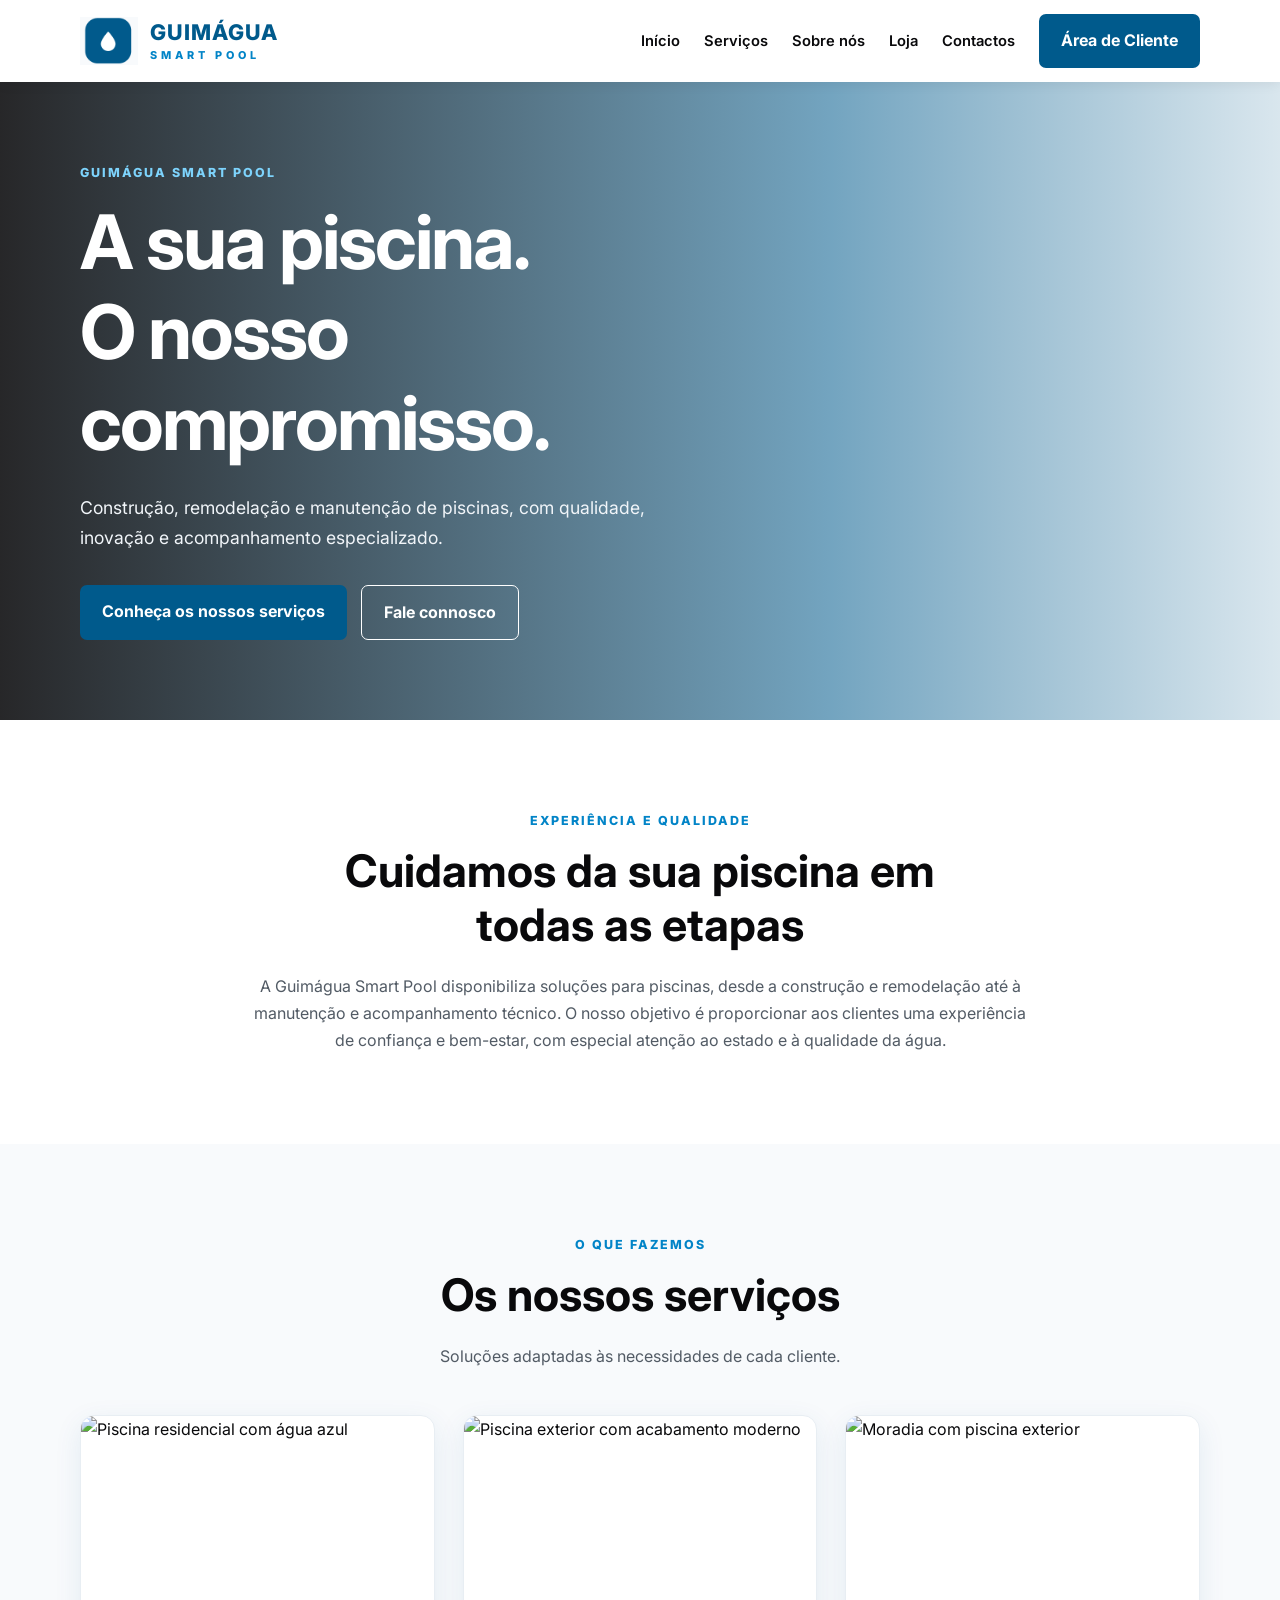
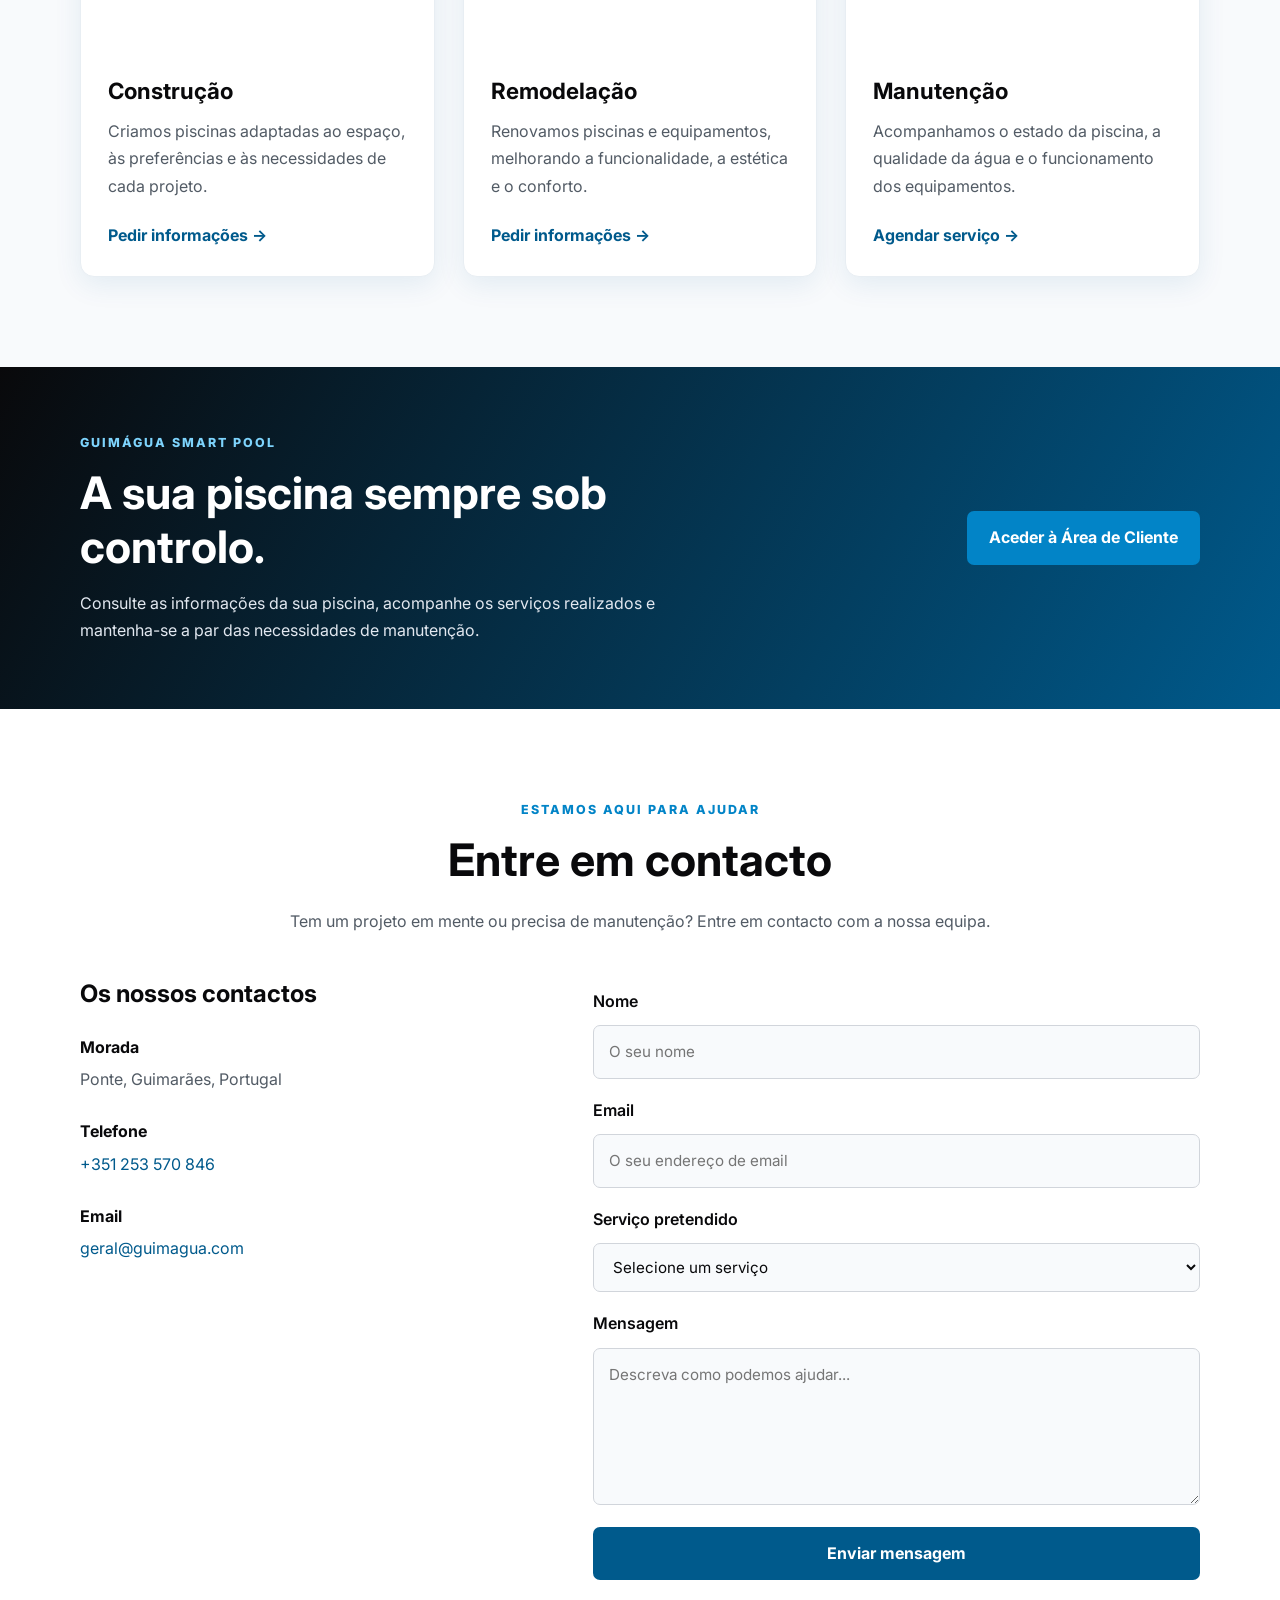
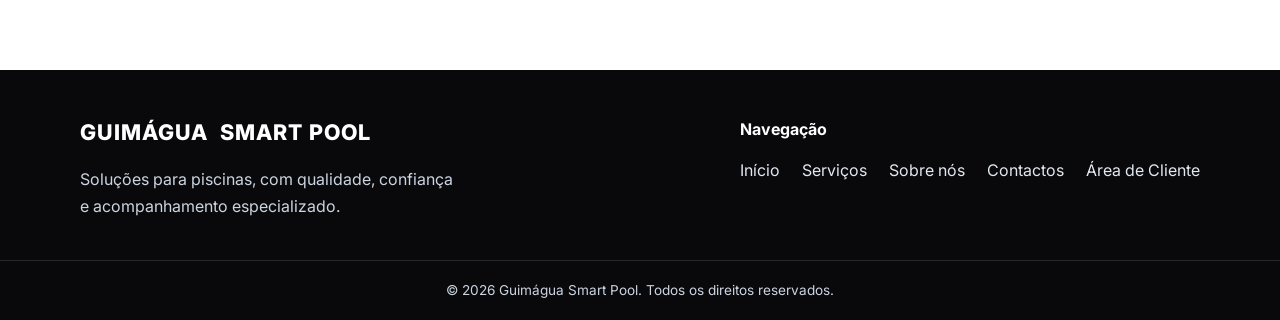
==== index.html @ e6f187e0 "Adicionar projeto Guimagua" ====
<!DOCTYPE html>
<html lang="pt-PT">

<head>
    <meta charset="UTF-8">
    <meta name="viewport" content="width=device-width, initial-scale=1.0">

    <meta name="description"
          content="Guimágua Smart Pool: construção, remodelação e manutenção de piscinas.">

    <meta name="theme-color" content="#005A8C">

    <title>Guimágua Smart Pool | Piscinas</title>

    <!-- Tipografia Inter -->
    <link rel="preconnect" href="https://fonts.googleapis.com">
    <link rel="preconnect" href="https://fonts.gstatic.com" crossorigin>

    <link href="https://fonts.googleapis.com/css2?family=Inter:wght@400;500;600;700;800&display=swap"
          rel="stylesheet">

    <!-- Folha de estilos -->
    <link rel="stylesheet" href="style.css">
</head>

<body>

    <!-- =====================================
         CABEÇALHO E NAVEGAÇÃO
    ====================================== -->
    <header class="header" id="topo">

        <nav class="navbar container" aria-label="Navegação principal">

            
        <a href="#inicio" class="logo" aria-label="Guimágua Smart Pool - Início">
          <img src="logo.png" alt="" class="logo-image">

            <span class="logo-text">
               GUIMÁGUA
             <span>SMART POOL</span>
          </span>
         </a>


            <!-- Menu responsivo -->
            <input type="checkbox"
                   id="menu-toggle"
                   aria-label="Abrir ou fechar menu">

            <label for="menu-toggle"
                   class="menu-icon"
                   aria-hidden="true">
                ☰
            </label>

            <ul class="nav-links">

                <li>
                    <a href="#inicio">Início</a>
                </li>

                <li>
                    <a href="#servicos">Serviços</a>
                </li>

                <li>
                    <a href="#sobre">Sobre nós</a>
                </li>
                 <li>
                    <a href="https://dpoolstore.pt" target="_blank" rel="noopener noreferrer">
                                  Loja
                        </a>
                    </li>


                <li>
                    <a href="#contactos">Contactos</a>
                </li>

                <li>
                    <a href="area-cliente.html" class="btn-login">
                        Área de Cliente
                    </a>
                </li>

            </ul>

        </nav>

    </header>


    <main>

        <!-- =====================================
             HERO - DESTAQUE PRINCIPAL
        ====================================== -->
        <section class="hero" id="inicio">

            <div class="hero-overlay"></div>

            <div class="hero-content container">

                <p class="eyebrow">
                    GUIMÁGUA SMART POOL
                </p>

                <h1>
                    A sua piscina.<br>
                    O nosso compromisso.
                </h1>

                <p class="hero-description">
                    Construção, remodelação e manutenção de piscinas,
                    com qualidade, inovação e acompanhamento especializado.
                </p>

                <div class="hero-buttons">

                    <a href="#servicos" class="btn-primary">
                        Conheça os nossos serviços
                    </a>

                    <a href="#contactos" class="btn-secondary">
                        Fale connosco
                    </a>

                </div>

            </div>

        </section>


        <!-- =====================================
             SOBRE A EMPRESA
        ====================================== -->
        <section class="intro section" id="sobre">

            <div class="container intro-content">

                <p class="eyebrow">
                    EXPERIÊNCIA E QUALIDADE
                </p>

                <h2>
                    Cuidamos da sua piscina em todas as etapas
                </h2>

                <p>
                    A Guimágua Smart Pool disponibiliza soluções para
                    piscinas, desde a construção e remodelação até
                    à manutenção e acompanhamento técnico.

                    O nosso objetivo é proporcionar aos clientes
                    uma experiência de confiança e bem-estar,
                    com especial atenção ao estado e à qualidade da água.
                </p>

            </div>

        </section>


        <!-- =====================================
             SERVIÇOS
        ====================================== -->
        <section class="services section" id="servicos">

            <div class="container">

                <div class="section-heading">

                    <p class="eyebrow">
                        O QUE FAZEMOS
                    </p>

                    <h2>
                        Os nossos serviços
                    </h2>

                    <p>
                        Soluções adaptadas às necessidades de cada cliente.
                    </p>

                </div>


                <div class="services-grid">

                    <!-- Serviço: Construção -->
                    <article class="service-card">

                        <img
                            src="https://images.unsplash.com/photo-1572331165267-854da2b10ccc?auto=format&fit=crop&w=900&q=80"
                            alt="Piscina residencial com água azul"
                            loading="lazy">

                        <div class="service-content">

                            <h3>
                                Construção
                            </h3>

                            <p>
                                Criamos piscinas adaptadas ao espaço,
                                às preferências e às necessidades
                                de cada projeto.
                            </p>

                            <a href="#contactos" class="service-link">
                                Pedir informações →
                            </a>

                        </div>

                    </article>


                    <!-- Serviço: Remodelação -->
                    <article class="service-card">

                        <img
                            src="https://images.unsplash.com/photo-1576013551627-0cc20b96c2a7?auto=format&fit=crop&w=900&q=80"
                            alt="Piscina exterior com acabamento moderno"
                            loading="lazy">

                        <div class="service-content">

                            <h3>
                                Remodelação
                            </h3>

                            <p>
                                Renovamos piscinas e equipamentos,
                                melhorando a funcionalidade,
                                a estética e o conforto.
                            </p>

                            <a href="#contactos" class="service-link">
                                Pedir informações →
                            </a>

                        </div>

                    </article>


                    <!-- Serviço: Manutenção -->
                    <article class="service-card">

                        <img
                            src="https://images.unsplash.com/photo-1564013799919-ab600027ffc6?auto=format&fit=crop&w=900&q=80"
                            alt="Moradia com piscina exterior"
                            loading="lazy">

                        <div class="service-content">

                            <h3>
                                Manutenção
                            </h3>

                            <p>
                                Acompanhamos o estado da piscina,
                                a qualidade da água e o funcionamento
                                dos equipamentos.
                            </p>

                            <a href="#contactos" class="service-link">
                                Agendar serviço →
                            </a>

                        </div>

                    </article>

                </div>

            </div>

        </section>


        <!-- =====================================
             ÁREA DE CLIENTE
        ====================================== -->
        <section class="client-banner">

            <div class="container client-content">

                <div>

                    <p class="eyebrow">
                        GUIMÁGUA SMART POOL
                    </p>

                    <h2>
                        A sua piscina sempre sob controlo.
                    </h2>

                    <p>
                        Consulte as informações da sua piscina,
                        acompanhe os serviços realizados e mantenha-se
                        a par das necessidades de manutenção.
                    </p>

                </div>

                <a href="area-cliente.html" class="btn-primary">
                    Aceder à Área de Cliente
                </a>

            </div>

        </section>


        <!-- =====================================
             CONTACTOS
        ====================================== -->
        <section class="contacts section" id="contactos">

            <div class="container">

                <div class="section-heading">

                    <p class="eyebrow">
                        ESTAMOS AQUI PARA AJUDAR
                    </p>

                    <h2>
                        Entre em contacto
                    </h2>

                    <p>
                        Tem um projeto em mente ou precisa de manutenção?
                        Entre em contacto com a nossa equipa.
                    </p>

                </div>


                <div class="contact-grid">

                    <!-- Informações de contacto -->
                    <div class="contact-info">

                        <h3>
                            Os nossos contactos
                        </h3>

                        <p>
                            <strong>Morada</strong><br>
                            Ponte, Guimarães, Portugal
                        </p>

                        <p>
                            <strong>Telefone</strong><br>
                            <a href="tel:+351253570846">
                                +351 253 570 846
                            </a>
                        </p>

                        <p>
                            <strong>Email</strong><br>
                            <a href="mailto:geral@guimagua.com">
                                geral@guimagua.com
                            </a>
                        </p>

                    </div>


                    <!-- Formulário de contacto -->
                    <form class="contact-form"
                          action="mailto:geral@guimagua.com"
                          method="post"
                          enctype="text/plain">

                        <label for="nome">
                            Nome
                        </label>

                        <input
                            type="text"
                            id="nome"
                            name="nome"
                            placeholder="O seu nome"
                            autocomplete="name"
                            required>


                        <label for="email">
                            Email
                        </label>

                        <input
                            type="email"
                            id="email"
                            name="email"
                            placeholder="O seu endereço de email"
                            autocomplete="email"
                            required>


                        <label for="assunto">
                            Serviço pretendido
                        </label>

                        <select id="assunto" name="assunto" required>

                            <option value="">
                                Selecione um serviço
                            </option>

                            <option value="construcao">
                                Construção
                            </option>

                            <option value="remodelacao">
                                Remodelação
                            </option>

                            <option value="manutencao">
                                Manutenção
                            </option>

                            <option value="outro">
                                Outro assunto
                            </option>

                        </select>


                        <label for="mensagem">
                            Mensagem
                        </label>

                        <textarea
                            id="mensagem"
                            name="mensagem"
                            rows="5"
                            placeholder="Descreva como podemos ajudar..."
                            required></textarea>


                        <button type="submit" class="btn-primary">
                            Enviar mensagem
                        </button>

                    </form>

                </div>

            </div>

        </section>

    </main>


    <!-- =====================================
         RODAPÉ
    ====================================== -->
    <footer class="footer">

        <div class="container footer-content">

            <div class="footer-brand">

                <a href="#inicio" class="logo footer-logo">
                    GUIMÁGUA
                    <span>SMART POOL</span>
                </a>

                <p>
                    Soluções para piscinas, com qualidade,
                    confiança e acompanhamento especializado.
                </p>

            </div>


            <div class="footer-navigation">

                <h3>
                    Navegação
                </h3>

                <div class="footer-links">

                    <a href="#inicio">Início</a>

                    <a href="#servicos">Serviços</a>

                    <a href="#sobre">Sobre nós</a>

                    <a href="#contactos">Contactos</a>

                    <a href="area-cliente.html">
                        Área de Cliente
                    </a>

                </div>

            </div>

        </div>


        <div class="copyright">

            <p>
                &copy; 2026 Guimágua Smart Pool.
                Todos os direitos reservados.
            </p>

        </div>

    </footer>

</body>

</html>
---- style.css ----
/* =========================================
   GUIMÁGUA SMART POOL
   Folha de estilos principal
   HTML5 + CSS3
   ========================================= */


/* 1. PALETA DE CORES */

:root {
    --primary: #005A8C;
    --secondary: #09090B;
    --tertiary: #0284C7;
    --neutral: #F8FAFC;

    --white: #FFFFFF;
    --text: #09090B;
    --muted: #525B65;
    --border: #D1D5DB;

    --radius: 14px;
    --shadow: 0 8px 28px rgba(0, 90, 140, 0.09);
}


/* 2. CONFIGURAÇÃO GERAL */

* {
    margin: 0;
    padding: 0;
    box-sizing: border-box;
}

html {
    scroll-behavior: smooth;
    scroll-padding-top: 100px;
}

body {
    font-family: 'Inter', sans-serif;
    color: var(--text);
    background: var(--white);
    line-height: 1.7;
    -webkit-font-smoothing: antialiased;
}

a {
    color: inherit;
    text-decoration: none;
}

img {
    display: block;
    max-width: 100%;
    object-fit: cover;
}

button,
input,
select,
textarea {
    font: inherit;
}

.container {
    width: min(1120px, 90%);
    margin: 0 auto;
}

.section {
    padding: 90px 0;
}

h1,
h2,
h3 {
    line-height: 1.2;
}

h2 {
    font-size: clamp(2rem, 4vw, 2.8rem);
    margin-bottom: 20px;
}


/* 3. CABEÇALHO E NAVEGAÇÃO */

.header {
    position: sticky;
    top: 0;
    z-index: 100;
    background: var(--white);
    box-shadow: 0 2px 12px rgba(9, 9, 11, 0.07);
}

.navbar {
    min-height: 82px;
    display: flex;
    align-items: center;
    justify-content: space-between;
    gap: 25px;
}


/* Logótipo e nome da empresa */

.logo {
    display: inline-flex;
    align-items: center;
    gap: 12px;

    color: var(--primary);
    font-size: 1.35rem;
    font-weight: 800;
    line-height: 1.2;
    letter-spacing: 1px;
    white-space: nowrap;
    flex-shrink: 0;
}

.logo-image {
    width: 58px;
    height: 58px;
    object-fit: contain;
    flex-shrink: 0;
}

.logo-text {
    display: flex;
    flex-direction: column;
    color: var(--primary);
}

.logo-text span {
    display: block;
    color: var(--tertiary);
    font-size: 0.68rem;
    letter-spacing: 4px;
    margin-top: 4px;
}


/* Ligações da navegação */

.nav-links {
    display: flex;
    align-items: center;
    gap: 24px;
    list-style: none;
}

.nav-links a:not(.btn-login) {
    font-size: 0.92rem;
    font-weight: 600;
    transition: color 0.2s ease;
}

.nav-links a:not(.btn-login):hover {
    color: var(--tertiary);
}


/* Botões */

.btn-login,
.btn-primary,
.btn-secondary {
    display: inline-block;
    padding: 13px 22px;
    border-radius: 7px;
    font-weight: 700;
    text-align: center;
    cursor: pointer;

    transition:
        background 0.25s ease,
        color 0.25s ease,
        transform 0.25s ease;
}

.btn-login,
.btn-primary {
    background: var(--primary);
    color: var(--white);
}

.btn-login:hover,
.btn-primary:hover {
    background: var(--tertiary);
    transform: translateY(-2px);
}

.btn-secondary {
    border: 1px solid var(--white);
    color: var(--white);
}

.btn-secondary:hover {
    background: var(--white);
    color: var(--primary);
}


/* Menu para dispositivos móveis */

#menu-toggle,
.menu-icon {
    display: none;
}


/* 4. HERO — DESTAQUE PRINCIPAL */

.hero {
    min-height: 610px;
    display: flex;
    align-items: center;
    position: relative;
    overflow: hidden;

    background:
        url("https://images.unsplash.com/photo-1572331165267-854da2b10ccc?auto=format&fit=crop&w=2000&q=85")
        center 55% / cover no-repeat;

    color: var(--white);
}

.hero-overlay {
    position: absolute;
    inset: 0;

    background: linear-gradient(
        90deg,
        rgba(9, 9, 11, 0.88),
        rgba(0, 90, 140, 0.55) 65%,
        rgba(0, 90, 140, 0.15)
    );
}

.hero-content {
    position: relative;
    z-index: 1;
    padding-top: 80px;
    padding-bottom: 80px;
}

.eyebrow {
    color: var(--tertiary);
    font-size: 0.78rem;
    font-weight: 800;
    letter-spacing: 2px;
    margin-bottom: 14px;
}

.hero .eyebrow {
    color: #7DD3FC;
}

.hero h1 {
    max-width: 750px;
    font-size: clamp(2.8rem, 6vw, 4.7rem);
    letter-spacing: -2px;
    margin-bottom: 25px;
}

.hero-description {
    max-width: 600px;
    color: #F1F5F9;
    font-size: 1.1rem;
    margin-bottom: 32px;
}

.hero-buttons {
    display: flex;
    flex-wrap: wrap;
    gap: 14px;
}


/* 5. SOBRE A EMPRESA */

.intro {
    text-align: center;
    background: var(--white);
}

.intro-content {
    max-width: 790px;
}

.intro h2 {
    max-width: 680px;
    margin: 0 auto 20px;
}

.intro p:not(.eyebrow) {
    color: var(--muted);
}


/* 6. SERVIÇOS */

.services {
    background: var(--neutral);
}

.section-heading {
    text-align: center;
    max-width: 720px;
    margin: 0 auto 45px;
}

.section-heading > p:last-child {
    color: var(--muted);
}

.services-grid {
    display: grid;
    grid-template-columns: repeat(3, minmax(0, 1fr));
    gap: 28px;
}

.service-card {
    background: var(--white);
    border: 1px solid #E8EEF3;
    border-radius: var(--radius);
    overflow: hidden;
    box-shadow: var(--shadow);

    transition:
        transform 0.25s ease,
        box-shadow 0.25s ease;
}

.service-card:hover {
    transform: translateY(-6px);
    box-shadow: 0 14px 35px rgba(0, 90, 140, 0.14);
}

.service-card img {
    width: 100%;
    height: 235px;
    object-fit: cover;
}

.service-content {
    padding: 27px;
}

.service-content h3 {
    font-size: 1.4rem;
    margin-bottom: 13px;
    color: var(--secondary);
}

.service-content p {
    color: var(--muted);
    margin-bottom: 22px;
}

.service-link {
    color: var(--primary);
    font-weight: 700;
    transition: color 0.2s ease;
}

.service-link:hover {
    color: var(--tertiary);
}


/* 7. ÁREA DE CLIENTE */

.client-banner {
    padding: 65px 0;
    color: var(--white);

    background: linear-gradient(
        120deg,
        var(--secondary),
        var(--primary)
    );
}

.client-content {
    display: flex;
    align-items: center;
    justify-content: space-between;
    gap: 35px;
}

.client-content h2 {
    max-width: 600px;
    margin-bottom: 15px;
}

.client-content p:not(.eyebrow) {
    max-width: 650px;
    color: #E2E8F0;
}

.client-content .eyebrow {
    color: #7DD3FC;
}

.client-content .btn-primary {
    background: var(--tertiary);
    color: var(--white);
    flex-shrink: 0;
}

.client-content .btn-primary:hover {
    background: var(--white);
    color: var(--primary);
}


/* 8. CONTACTOS */

.contacts {
    background: var(--white);
}

.contact-grid {
    display: grid;
    grid-template-columns: 0.85fr 1.15fr;
    gap: 65px;
    align-items: start;
}

.contact-info h3 {
    font-size: 1.5rem;
    margin-bottom: 25px;
}

.contact-info p {
    color: var(--muted);
    margin-bottom: 25px;
}

.contact-info strong {
    display: inline-block;
    color: var(--secondary);
    margin-bottom: 5px;
}

.contact-info a {
    color: var(--primary);
    transition: color 0.2s ease;
}

.contact-info a:hover {
    color: var(--tertiary);
    text-decoration: underline;
}


/* Formulário de contactos */

.contact-form {
    display: flex;
    flex-direction: column;
    gap: 10px;
}

.contact-form label {
    font-weight: 600;
    color: var(--secondary);
    margin-top: 8px;
}

.contact-form input,
.contact-form select,
.contact-form textarea {
    width: 100%;
    padding: 13px 15px;

    border: 1px solid var(--border);
    border-radius: 7px;

    background: var(--neutral);
    color: var(--text);

    font-size: 0.95rem;

    transition:
        border-color 0.2s ease,
        box-shadow 0.2s ease;
}

.contact-form input:focus,
.contact-form select:focus,
.contact-form textarea:focus {
    outline: none;
    border-color: var(--tertiary);
    box-shadow: 0 0 0 3px rgba(2, 132, 199, 0.15);
}

.contact-form textarea {
    resize: vertical;
    min-height: 120px;
}

.contact-form button {
    border: none;
    margin-top: 12px;
}


/* 9. RODAPÉ */

.footer {
    background: var(--secondary);
    color: var(--white);
}

.footer-content {
    padding-top: 50px;
    padding-bottom: 40px;

    display: flex;
    justify-content: space-between;
    gap: 35px;
}

/* Logótipo no rodapé */

.footer-logo {
    display: inline-flex;
    color: var(--white);
    margin-bottom: 20px;
}

.footer-logo .logo-text {
    color: var(--white);
}

.footer-logo .logo-text span {
    color: #38BDF8;
}

.footer-brand p {
    max-width: 380px;
    color: #CBD5E1;
}

.footer-navigation h3 {
    font-size: 1rem;
    margin-bottom: 18px;
}

.footer-links {
    display: flex;
    flex-wrap: wrap;
    gap: 22px;
}

.footer-links a {
    color: #E2E8F0;
    transition: color 0.2s ease;
}

.footer-links a:hover {
    color: #38BDF8;
}

.copyright {
    border-top: 1px solid #27272A;
    text-align: center;
    padding: 18px 5%;
    color: #CBD5E1;
    font-size: 0.85rem;
}


/* 10. TABLETS */

@media (max-width: 1000px) {

    .nav-links {
        gap: 15px;
    }

    .nav-links a:not(.btn-login) {
        font-size: 0.85rem;
    }

    .logo {
        gap: 9px;
        font-size: 1.15rem;
    }

    .logo-image {
        width: 50px;
        height: 50px;
    }

    .logo-text span {
        font-size: 0.62rem;
        letter-spacing: 3px;
    }
}

@media (max-width: 900px) {

    .services-grid {
        grid-template-columns: repeat(2, minmax(0, 1fr));
    }

    .service-card:last-child {
        grid-column: 1 / -1;
    }

    .client-content {
        align-items: flex-start;
        flex-direction: column;
    }

    .contact-grid {
        gap: 35px;
    }
}


/* 11. TELEMÓVEIS */

@media (max-width: 680px) {

    .section {
        padding: 65px 0;
    }

    .navbar {
        min-height: 72px;
        flex-wrap: wrap;
    }

    .logo {
        font-size: 1.1rem;
        gap: 9px;
    }

    .logo-image {
        width: 46px;
        height: 46px;
    }

    .logo-text span {
        font-size: 0.58rem;
        letter-spacing: 3px;
    }

    .menu-icon {
        display: block;
        font-size: 1.8rem;
        color: var(--primary);
        cursor: pointer;
        padding: 5px;
        margin-left: auto;
    }

    .nav-links {
        display: none;
        width: 100%;

        flex-direction: column;
        align-items: stretch;
        gap: 0;

        padding-bottom: 20px;
    }

    #menu-toggle:checked ~ .nav-links {
        display: flex;
    }

    .nav-links li a {
        display: block;
        padding: 12px 0;
    }

    .nav-links .btn-login {
        padding: 12px 16px;
        text-align: center;
        margin-top: 8px;
    }

    .hero {
        min-height: 560px;
    }

    .hero h1 {
        font-size: clamp(2.5rem, 11vw, 3.5rem);
        letter-spacing: -1px;
    }

    .hero-description {
        font-size: 1rem;
    }

    .hero-buttons {
        flex-direction: column;
        align-items: stretch;
    }

    .services-grid {
        grid-template-columns: 1fr;
    }

    .service-card:last-child {
        grid-column: auto;
    }

    .service-card img {
        height: 230px;
    }

    .contact-grid {
        grid-template-columns: 1fr;
    }

    .footer-content {
        flex-direction: column;
    }

    .footer-links {
        flex-direction: column;
        gap: 10px;
    }
}


/* 12. ECRÃS MUITO PEQUENOS */

@media (max-width: 380px) {

    .container {
        width: 92%;
    }

    .logo {
        font-size: 0.95rem;
        gap: 7px;
        letter-spacing: 0.5px;
    }

    .logo-image {
        width: 40px;
        height: 40px;
    }

    .logo-text span {
        font-size: 0.52rem;
        letter-spacing: 2px;
    }

    .menu-icon {
        font-size: 1.6rem;
    }

    .hero h1 {
        font-size: 2.3rem;
    }
}


/* 13. ACESSIBILIDADE */

a:focus-visible,
button:focus-visible,
.menu-icon:focus-visible {
    outline: 3px solid var(--tertiary);
    outline-offset: 4px;
}

@media (prefers-reduced-motion: reduce) {

    html {
        scroll-behavior: auto;
    }

    *,
    *::before,
    *::after {
        animation-duration: 0.01ms !important;
        transition-duration: 0.01ms !important;
    }
}
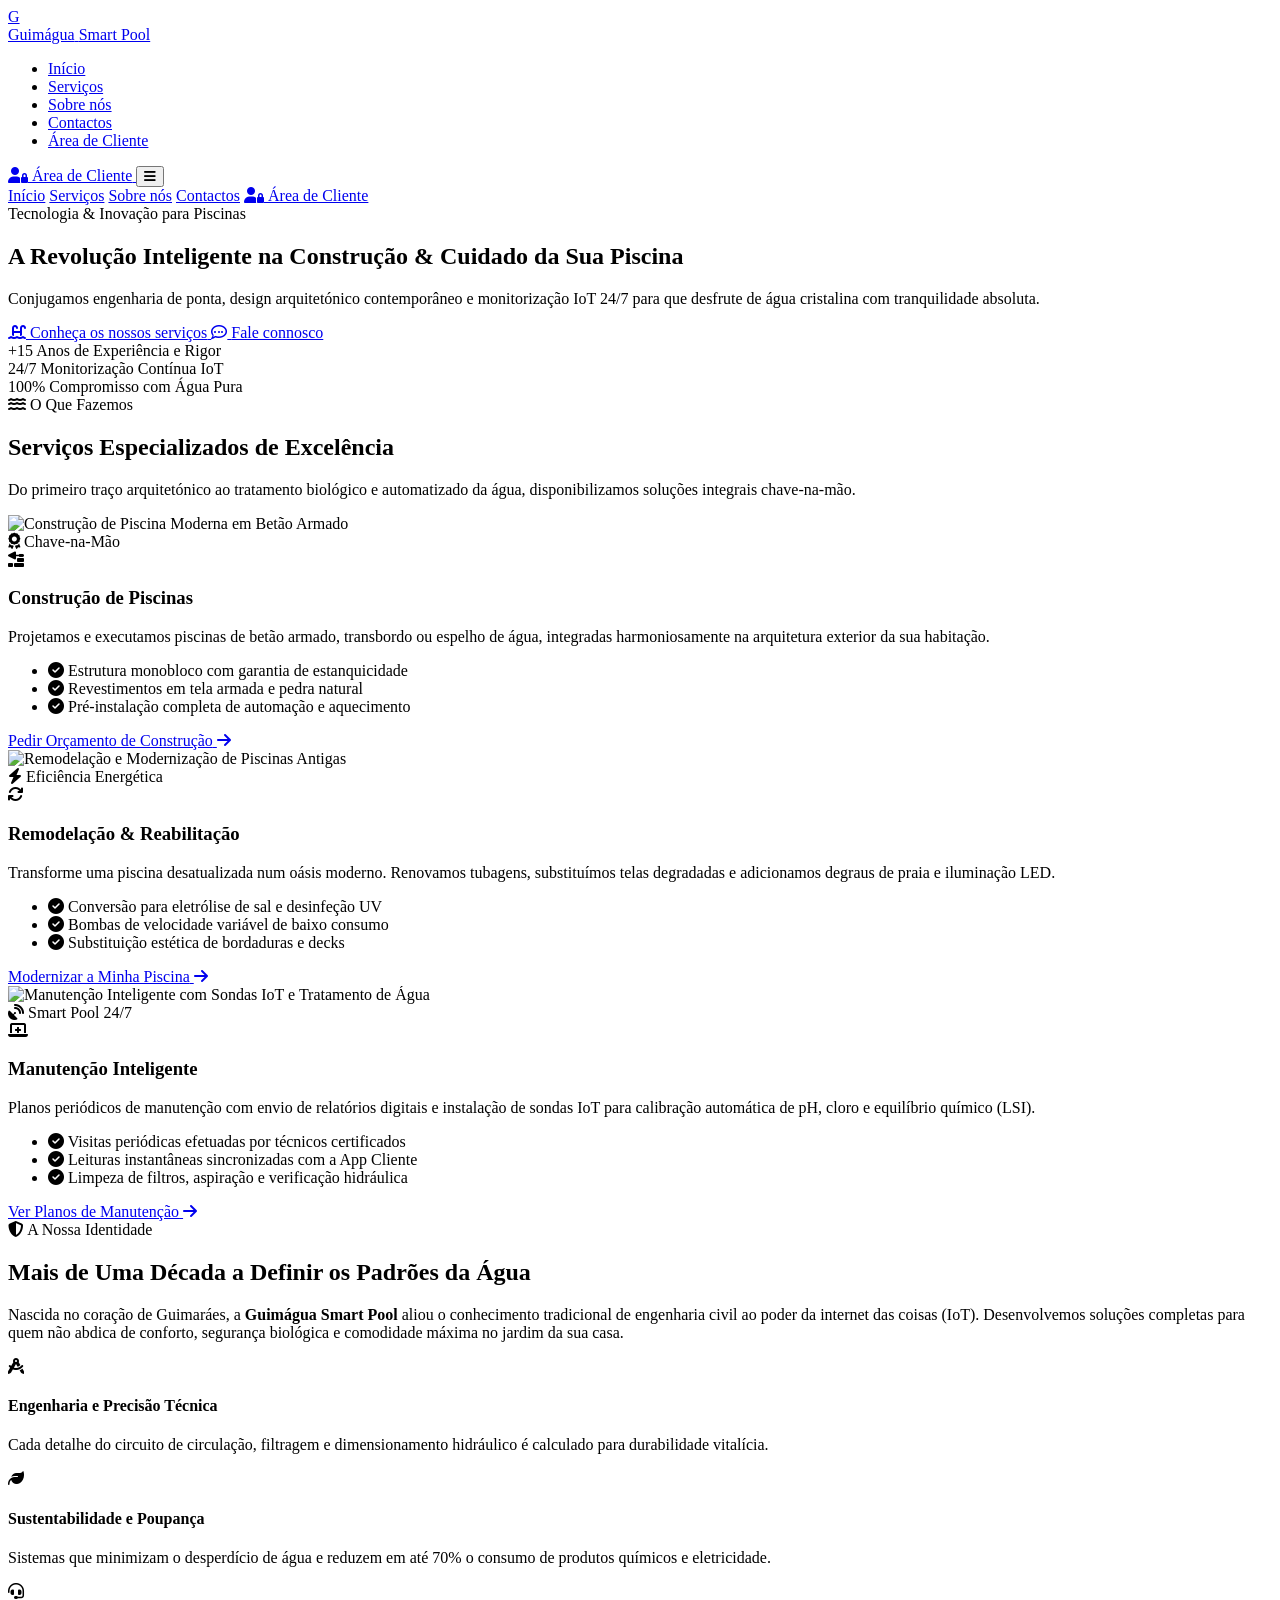
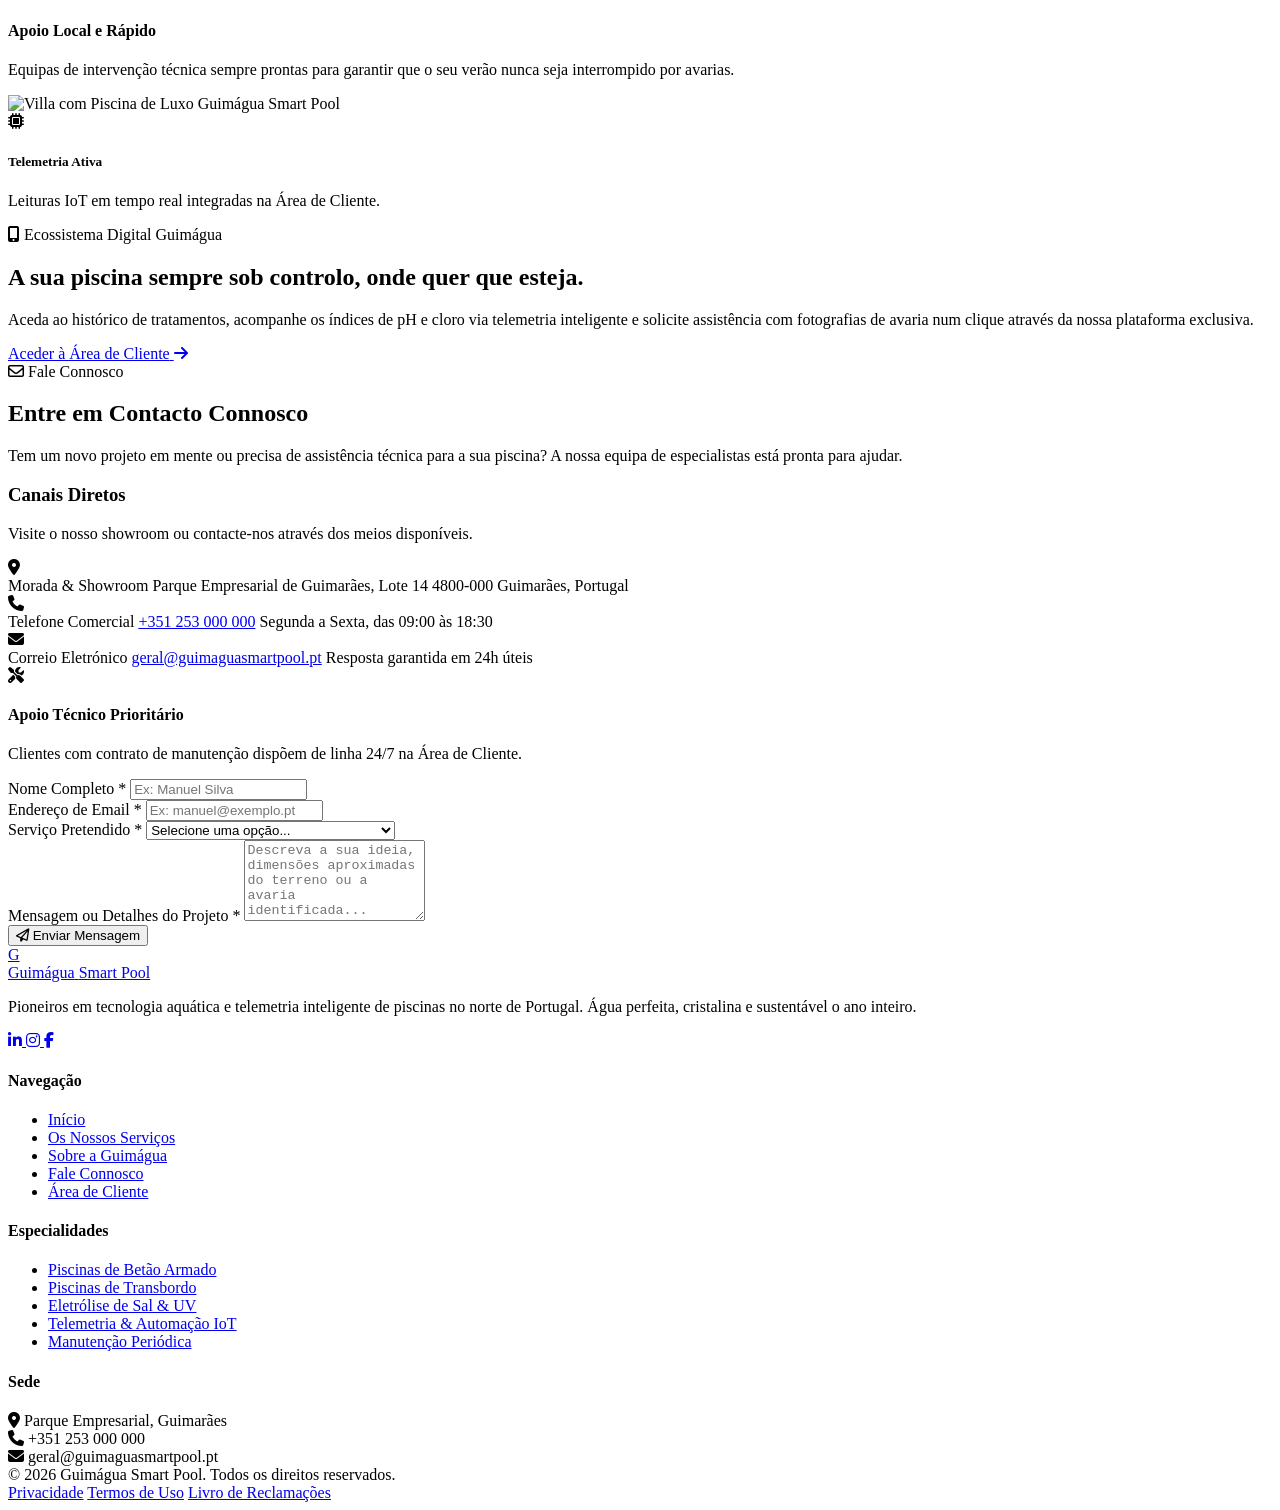
==== commit 2eed4d00: "Add files via upload" ====
--- a/index.html
+++ b/index.html
@@ -1,526 +1,652 @@
-
 <!DOCTYPE html>
 <html lang="pt-PT">
-
 <head>
     <meta charset="UTF-8">
     <meta name="viewport" content="width=device-width, initial-scale=1.0">
-
-    <meta name="description"
-          content="Guimágua Smart Pool: construção, remodelação e manutenção de piscinas.">
-
-    <meta name="theme-color" content="#005A8C">
-
-    <title>Guimágua Smart Pool | Piscinas</title>
-
-    <!-- Tipografia Inter -->
+    <title>Guimágua Smart Pool | Construção, Manutenção e Piscinas Inteligentes em Guimarães</title>
+    
+    <!-- Meta Tags SEO & Performance -->
+    <meta name="description" content="A Guimágua Smart Pool é especialista na construção, remodelação e manutenção inteligente de piscinas com monitorização IoT em tempo real. Viva a água com máxima transparência e tecnologia.">
+    <meta name="keywords" content="piscinas guimaraes, construcao piscinas, remodelacao piscinas, manutencao piscinas, smart pool, iot piscinas, guimagua">
+    <meta name="author" content="Guimágua Smart Pool">
+    <meta property="og:title" content="Guimágua Smart Pool | Tecnologia e Excelência em Piscinas">
+    <meta property="og:description" content="Construção de piscinas, remodelação e controlo inteligente de água via telemetria IoT.">
+    <meta property="og:type" content="website">
+
+    <!-- Preconnect Google Fonts -->
     <link rel="preconnect" href="https://fonts.googleapis.com">
     <link rel="preconnect" href="https://fonts.gstatic.com" crossorigin>
-
-    <link href="https://fonts.googleapis.com/css2?family=Inter:wght@400;500;600;700;800&display=swap"
-          rel="stylesheet">
-
-    <!-- Folha de estilos -->
-    <link rel="stylesheet" href="style.css">
+    <link href="https://fonts.googleapis.com/css2?family=Inter:wght@300;400;500;600;700;800&display=swap" rel="stylesheet">
+
+    <!-- FontAwesome 6 Icons -->
+    <link rel="stylesheet" href="https://cdnjs.cloudflare.com/ajax/libs/font-awesome/6.4.0/css/all.min.css" integrity="sha512-iecdLmaskl7CVkqkXNQ/ZH/XLlvWZOJyj7Yy7tcenmpD1ypASozpmT/E0iPtmFIB46ZmdtAc9eNBvH0H/ZpiBw==" crossorigin="anonymous" referrerpolicy="no-referrer" />
+
+    <!-- Folha de Estilos Principal (com Design System) -->
+    <link rel="stylesheet" href="styles.css">
+
+    <!-- Script de Interatividade e Dinâmica -->
+    <script src="main.js" defer></script>
 </head>
-
 <body>
 
-    <!-- =====================================
-         CABEÇALHO E NAVEGAÇÃO
-    ====================================== -->
-    <header class="header" id="topo">
-
-        <nav class="navbar container" aria-label="Navegação principal">
-
+    <!-- ====================================================================
+         1. CABEÇALHO & NAVEGAÇÃO (Sticky Header com Scroll Effect)
+         ==================================================================== -->
+    <header class="site-header" id="siteHeader">
+        <div class="container nav-container">
             
-        <a href="#inicio" class="logo" aria-label="Guimágua Smart Pool - Início">
-          <img src="logo.png" alt="" class="logo-image">
-
-            <span class="logo-text">
-               GUIMÁGUA
-             <span>SMART POOL</span>
-          </span>
-         </a>
-
-
-            <!-- Menu responsivo -->
-            <input type="checkbox"
-                   id="menu-toggle"
-                   aria-label="Abrir ou fechar menu">
-
-            <label for="menu-toggle"
-                   class="menu-icon"
-                   aria-hidden="true">
-                ☰
-            </label>
-
-            <ul class="nav-links">
-
-                <li>
-                    <a href="#inicio">Início</a>
-                </li>
-
-                <li>
-                    <a href="#servicos">Serviços</a>
-                </li>
-
-                <li>
-                    <a href="#sobre">Sobre nós</a>
-                </li>
-                 <li>
-                    <a href="https://dpoolstore.pt" target="_blank" rel="noopener noreferrer">
-                                  Loja
+            <!-- Logotipo Oficial da Marca -->
+            <a href="#inicio" class="brand-link" aria-label="Guimágua Smart Pool - Página Inicial">
+                <div class="brand-icon-box">
+                    <span>G</span>
+                </div>
+                <div class="brand-text">
+                    <span class="brand-title">Guimágua</span>
+                    <span class="brand-tagline">Smart Pool</span>
+                </div>
+            </a>
+
+            <!-- Menu de Navegação Central (Desktop) -->
+            <nav class="desktop-navigation" aria-label="Navegação Principal">
+                <ul class="nav-menu">
+                    <li><a href="#inicio" class="nav-link active">Início</a></li>
+                    <li><a href="#servicos" class="nav-link">Serviços</a></li>
+                    <li><a href="#sobre-nos" class="nav-link">Sobre nós</a></li>
+                    <li><a href="#contactos" class="nav-link">Contactos</a></li>
+                    <li><a href="src/index.html" class="nav-link">Área de Cliente</a></li>
+                </ul>
+            </nav>
+
+            <!-- Ações: Botão Área de Cliente & Hamburguer Mobile -->
+            <div class="header-actions">
+                <a href="src/index.html" class="btn btn-primary btn-client-area" title="Aceder ao Painel do Cliente e Telemetria">
+                    <i class="fa-solid fa-user-lock"></i>
+                    <span>Área de Cliente</span>
+                </a>
+
+                <!-- Botão Toggle do Menu Hamburger -->
+                <button type="button" class="mobile-toggle" aria-label="Abrir ou fechar menu de navegação" aria-expanded="false" id="mobileMenuBtn">
+                    <i class="fa-solid fa-bars"></i>
+                </button>
+            </div>
+        </div>
+
+        <!-- Menu Drawer Mobile -->
+        <div class="mobile-nav-drawer" id="mobileNavDrawer" aria-label="Menu Mobile">
+            <a href="#inicio" class="nav-link">Início</a>
+            <a href="#servicos" class="nav-link">Serviços</a>
+            <a href="#sobre-nos" class="nav-link">Sobre nós</a>
+            <a href="#contactos" class="nav-link">Contactos</a>
+            <a href="src/index.html" class="btn btn-primary btn-client-area">
+                <i class="fa-solid fa-user-lock"></i>
+                <span>Área de Cliente</span>
+            </a>
+        </div>
+    </header>
+
+    <main>
+        <!-- ====================================================================
+             2. SEÇÃO HERO (Hero Banner)
+             - Gradiente escuro linear-gradient(rgba(0,0,0,0.45), rgba(0,0,0,0.65))
+             - Alinhamento flexível e centralizado max-width: 1200px
+             - Botões de Ação equilibrados
+             ==================================================================== -->
+        <section class="hero-section" id="inicio">
+            <div class="container">
+                <div class="hero-content">
+                    
+                    <!-- Badge Tecnológico -->
+                    <div class="hero-badge">
+                        <span class="pulse-dot"></span>
+                        <span>Tecnologia & Inovação para Piscinas</span>
+                    </div>
+
+                    <!-- Título Principal com Destaque em Gradiente -->
+                    <h1 class="hero-title">
+                        A Revolução Inteligente na <span class="hero-title-gradient">Construção & Cuidado</span> da Sua Piscina
+                    </h1>
+
+                    <!-- Subtítulo -->
+                    <p class="hero-subtitle">
+                        Conjugamos engenharia de ponta, design arquitetónico contemporâneo e monitorização IoT 24/7 para que desfrute de água cristalina com tranquilidade absoluta.
+                    </p>
+
+                    <!-- Botões de Ação -->
+                    <div class="hero-actions">
+                        <a href="#servicos" class="btn btn-primary btn-hero-primary">
+                            <i class="fa-solid fa-swimming-pool"></i>
+                            <span>Conheça os nossos serviços</span>
                         </a>
-                    </li>
-
-
-                <li>
-                    <a href="#contactos">Contactos</a>
-                </li>
-
-                <li>
-                    <a href="area-cliente.html" class="btn-login">
-                        Área de Cliente
+                        <a href="#contactos" class="btn-hero-secondary">
+                            <i class="fa-regular fa-comment-dots"></i>
+                            <span>Fale connosco</span>
+                        </a>
+                    </div>
+
+                    <!-- Indicadores de Destaque -->
+                    <div class="hero-highlights">
+                        <div class="hero-highlight-item">
+                            <span class="highlight-number">+15</span>
+                            <span class="highlight-label">Anos de Experiência e Rigor</span>
+                        </div>
+                        <div class="hero-highlight-item">
+                            <span class="highlight-number">24/7</span>
+                            <span class="highlight-label">Monitorização Contínua IoT</span>
+                        </div>
+                        <div class="hero-highlight-item">
+                            <span class="highlight-number">100%</span>
+                            <span class="highlight-label">Compromisso com Água Pura</span>
+                        </div>
+                    </div>
+
+                </div>
+            </div>
+        </section>
+
+        <!-- ====================================================================
+             3. SEÇÃO DE SERVIÇOS (Grid de Cartões Responsivo)
+             - display: grid; repeat(auto-fit, minmax(300px, 1fr)); gap: 2rem;
+             - Cartões com imagem de altura fixa, cantos arredondados, .shadow-md e hover translateY(-4px)
+             ==================================================================== -->
+        <section class="services-section section-py" id="servicos">
+            <div class="container">
+                
+                <!-- Cabeçalho de Secção -->
+                <div class="section-header">
+                    <span class="section-badge">
+                        <i class="fa-solid fa-water"></i>
+                        <span>O Que Fazemos</span>
+                    </span>
+                    <h2 class="section-title">Serviços Especializados de Excelência</h2>
+                    <p class="section-subtitle">
+                        Do primeiro traço arquitetónico ao tratamento biológico e automatizado da água, disponibilizamos soluções integrais chave-na-mão.
+                    </p>
+                </div>
+
+                <!-- Grelha de Cartões de Serviços -->
+                <div class="services-grid">
+                    
+                    <!-- Cartão 1: Construção de Piscinas -->
+                    <article class="service-card">
+                        <div class="service-image-box">
+                            <img src="https://images.unsplash.com/photo-1507652313519-d4e9174996dd?auto=format&fit=crop&w=800&q=80" 
+                                 alt="Construção de Piscina Moderna em Betão Armado" 
+                                 class="service-image" 
+                                 loading="lazy">
+                            <div class="service-image-badge">
+                                <i class="fa-solid fa-award text-sky-400"></i>
+                                <span>Chave-na-Mão</span>
+                            </div>
+                        </div>
+                        <div class="service-content">
+                            <div class="service-header">
+                                <div class="service-icon">
+                                    <i class="fa-solid fa-trowel-bricks"></i>
+                                </div>
+                                <h3 class="service-title">Construção de Piscinas</h3>
+                            </div>
+                            <p class="service-description">
+                                Projetamos e executamos piscinas de betão armado, transbordo ou espelho de água, integradas harmoniosamente na arquitetura exterior da sua habitação.
+                            </p>
+                            <ul class="service-features">
+                                <li class="service-feature-item">
+                                    <i class="fa-solid fa-circle-check"></i>
+                                    <span>Estrutura monobloco com garantia de estanquicidade</span>
+                                </li>
+                                <li class="service-feature-item">
+                                    <i class="fa-solid fa-circle-check"></i>
+                                    <span>Revestimentos em tela armada e pedra natural</span>
+                                </li>
+                                <li class="service-feature-item">
+                                    <i class="fa-solid fa-circle-check"></i>
+                                    <span>Pré-instalação completa de automação e aquecimento</span>
+                                </li>
+                            </ul>
+                            <div class="service-footer">
+                                <a href="#contactos" class="btn btn-outline btn-block">
+                                    <span>Pedir Orçamento de Construção</span>
+                                    <i class="fa-solid fa-arrow-right"></i>
+                                </a>
+                            </div>
+                        </div>
+                    </article>
+
+                    <!-- Cartão 2: Remodelação & Modernização -->
+                    <article class="service-card">
+                        <div class="service-image-box">
+                            <img src="https://images.unsplash.com/photo-1572331165267-854da2b10ccc?auto=format&fit=crop&w=800&q=80" 
+                                 alt="Remodelação e Modernização de Piscinas Antigas" 
+                                 class="service-image" 
+                                 loading="lazy">
+                            <div class="service-image-badge">
+                                <i class="fa-solid fa-bolt text-amber-400"></i>
+                                <span>Eficiência Energética</span>
+                            </div>
+                        </div>
+                        <div class="service-content">
+                            <div class="service-header">
+                                <div class="service-icon">
+                                    <i class="fa-solid fa-arrows-rotate"></i>
+                                </div>
+                                <h3 class="service-title">Remodelação & Reabilitação</h3>
+                            </div>
+                            <p class="service-description">
+                                Transforme uma piscina desatualizada num oásis moderno. Renovamos tubagens, substituímos telas degradadas e adicionamos degraus de praia e iluminação LED.
+                            </p>
+                            <ul class="service-features">
+                                <li class="service-feature-item">
+                                    <i class="fa-solid fa-circle-check"></i>
+                                    <span>Conversão para eletrólise de sal e desinfeção UV</span>
+                                </li>
+                                <li class="service-feature-item">
+                                    <i class="fa-solid fa-circle-check"></i>
+                                    <span>Bombas de velocidade variável de baixo consumo</span>
+                                </li>
+                                <li class="service-feature-item">
+                                    <i class="fa-solid fa-circle-check"></i>
+                                    <span>Substituição estética de bordaduras e decks</span>
+                                </li>
+                            </ul>
+                            <div class="service-footer">
+                                <a href="#contactos" class="btn btn-outline btn-block">
+                                    <span>Modernizar a Minha Piscina</span>
+                                    <i class="fa-solid fa-arrow-right"></i>
+                                </a>
+                            </div>
+                        </div>
+                    </article>
+
+                    <!-- Cartão 3: Manutenção Inteligente & IoT -->
+                    <article class="service-card">
+                        <div class="service-image-box">
+                            <img src="https://images.unsplash.com/photo-1562778612-e1e0cda9915c?auto=format&fit=crop&w=800&q=80" 
+                                 alt="Manutenção Inteligente com Sondas IoT e Tratamento de Água" 
+                                 class="service-image" 
+                                 loading="lazy">
+                            <div class="service-image-badge">
+                                <i class="fa-solid fa-satellite-dish text-sky-400"></i>
+                                <span>Smart Pool 24/7</span>
+                            </div>
+                        </div>
+                        <div class="service-content">
+                            <div class="service-header">
+                                <div class="service-icon">
+                                    <i class="fa-solid fa-laptop-medical"></i>
+                                </div>
+                                <h3 class="service-title">Manutenção Inteligente</h3>
+                            </div>
+                            <p class="service-description">
+                                Planos periódicos de manutenção com envio de relatórios digitais e instalação de sondas IoT para calibração automática de pH, cloro e equilíbrio químico (LSI).
+                            </p>
+                            <ul class="service-features">
+                                <li class="service-feature-item">
+                                    <i class="fa-solid fa-circle-check"></i>
+                                    <span>Visitas periódicas efetuadas por técnicos certificados</span>
+                                </li>
+                                <li class="service-feature-item">
+                                    <i class="fa-solid fa-circle-check"></i>
+                                    <span>Leituras instantâneas sincronizadas com a App Cliente</span>
+                                </li>
+                                <li class="service-feature-item">
+                                    <i class="fa-solid fa-circle-check"></i>
+                                    <span>Limpeza de filtros, aspiração e verificação hidráulica</span>
+                                </li>
+                            </ul>
+                            <div class="service-footer">
+                                <a href="#contactos" class="btn btn-outline btn-block">
+                                    <span>Ver Planos de Manutenção</span>
+                                    <i class="fa-solid fa-arrow-right"></i>
+                                </a>
+                            </div>
+                        </div>
+                    </article>
+
+                </div>
+            </div>
+        </section>
+
+        <!-- ====================================================================
+             4. SEÇÃO SOBRE NÓS (Compromisso, Engenharia e Valores)
+             ==================================================================== -->
+        <section class="about-section section-py" id="sobre-nos">
+            <div class="container">
+                <div class="about-grid">
+                    
+                    <!-- Coluna de Texto e Pilares -->
+                    <div class="about-text-content">
+                        <span class="section-badge" style="align-self: flex-start;">
+                            <i class="fa-solid fa-shield-halved"></i>
+                            <span>A Nossa Identidade</span>
+                        </span>
+                        <h2 class="section-title">Mais de Uma Década a Definir os Padrões da Água</h2>
+                        <p class="about-paragraph">
+                            Nascida no coração de Guimaráes, a <strong>Guimágua Smart Pool</strong> aliou o conhecimento tradicional de engenharia civil ao poder da internet das coisas (IoT). Desenvolvemos soluções completas para quem não abdica de conforto, segurança biológica e comodidade máxima no jardim da sua casa.
+                        </p>
+
+                        <div class="about-pillars">
+                            <div class="about-pillar-item">
+                                <div class="about-pillar-icon">
+                                    <i class="fa-solid fa-compass-drafting"></i>
+                                </div>
+                                <div>
+                                    <h4 class="about-pillar-title">Engenharia e Precisão Técnica</h4>
+                                    <p class="about-pillar-desc">Cada detalhe do circuito de circulação, filtragem e dimensionamento hidráulico é calculado para durabilidade vitalícia.</p>
+                                </div>
+                            </div>
+
+                            <div class="about-pillar-item">
+                                <div class="about-pillar-icon">
+                                    <i class="fa-solid fa-leaf"></i>
+                                </div>
+                                <div>
+                                    <h4 class="about-pillar-title">Sustentabilidade e Poupança</h4>
+                                    <p class="about-pillar-desc">Sistemas que minimizam o desperdício de água e reduzem em até 70% o consumo de produtos químicos e eletricidade.</p>
+                                </div>
+                            </div>
+
+                            <div class="about-pillar-item">
+                                <div class="about-pillar-icon">
+                                    <i class="fa-solid fa-headset"></i>
+                                </div>
+                                <div>
+                                    <h4 class="about-pillar-title">Apoio Local e Rápido</h4>
+                                    <p class="about-pillar-desc">Equipas de intervenção técnica sempre prontas para garantir que o seu verão nunca seja interrompido por avarias.</p>
+                                </div>
+                            </div>
+                        </div>
+                    </div>
+
+                    <!-- Coluna Visual com Imagem & Card Flutuante -->
+                    <div class="about-visual">
+                        <img src="https://images.unsplash.com/photo-1512917774080-9991f1c4c750?auto=format&fit=crop&w=1000&q=80" 
+                             alt="Villa com Piscina de Luxo Guimágua Smart Pool" 
+                             class="about-main-image" 
+                             loading="lazy">
+                        
+                        <div class="about-floating-card">
+                            <div class="about-floating-icon">
+                                <i class="fa-solid fa-microchip"></i>
+                            </div>
+                            <div>
+                                <h5 class="about-floating-title">Telemetria Ativa</h5>
+                                <p class="about-floating-desc">Leituras IoT em tempo real integradas na Área de Cliente.</p>
+                            </div>
+                        </div>
+                    </div>
+
+                </div>
+            </div>
+        </section>
+
+        <!-- ====================================================================
+             5. SEÇÃO CTA: "A sua piscina sempre sob controlo"
+             - Banner com gradiente azul escuro oficial (--color-primary: #005A8C)
+             - Disposição lado a lado em desktop e empilhada em mobile
+             ==================================================================== -->
+        <section class="cta-banner-section" id="area-cliente-cta">
+            <div class="container">
+                <div class="cta-banner-container">
+                    
+                    <div class="cta-text-wrapper">
+                        <span class="cta-badge">
+                            <i class="fa-solid fa-mobile-screen-button"></i>
+                            <span>Ecossistema Digital Guimágua</span>
+                        </span>
+                        <h2 class="cta-heading">A sua piscina sempre sob controlo, onde quer que esteja.</h2>
+                        <p class="cta-description">
+                            Aceda ao histórico de tratamentos, acompanhe os índices de pH e cloro via telemetria inteligente e solicite assistência com fotografias de avaria num clique através da nossa plataforma exclusiva.
+                        </p>
+                    </div>
+
+                    <div class="cta-action-wrapper">
+                        <a href="src/index.html" class="btn-cta-portal" title="Aceder à Área de Cliente Guimágua">
+                            <span>Aceder à Área de Cliente</span>
+                            <i class="fa-solid fa-arrow-right"></i>
+                        </a>
+                    </div>
+
+                </div>
+            </div>
+        </section>
+
+        <!-- ====================================================================
+             6. FORMULÁRIO DE CONTACTO ("Entre em contacto")
+             - Estrutura em 2 colunas: Informações à esquerda e Formulário à direita
+             - Inputs com .form-control e foco em azul (--color-primary)
+             - Botão com largura total, :hover e :active
+             ==================================================================== -->
+        <section class="contact-section section-py" id="contactos">
+            <div class="container">
+                
+                <!-- Cabeçalho -->
+                <div class="section-header">
+                    <span class="section-badge">
+                        <i class="fa-regular fa-envelope"></i>
+                        <span>Fale Connosco</span>
+                    </span>
+                    <h2 class="section-title">Entre em Contacto Connosco</h2>
+                    <p class="section-subtitle">
+                        Tem um novo projeto em mente ou precisa de assistência técnica para a sua piscina? A nossa equipa de especialistas está pronta para ajudar.
+                    </p>
+                </div>
+
+                <!-- Grelha de Contacto em 2 Colunas -->
+                <div class="contact-layout-grid">
+                    
+                    <!-- Coluna 1: Informações de Contacto & Suporte -->
+                    <div class="contact-info-panel">
+                        <div class="contact-info-header">
+                            <h3>Canais Diretos</h3>
+                            <p>Visite o nosso showroom ou contacte-nos através dos meios disponíveis.</p>
+                        </div>
+
+                        <div class="contact-channels">
+                            <!-- Morada -->
+                            <div class="channel-item">
+                                <div class="channel-icon">
+                                    <i class="fa-solid fa-location-dot"></i>
+                                </div>
+                                <div class="channel-content">
+                                    <span class="channel-label">Morada & Showroom</span>
+                                    <span class="channel-value">Parque Empresarial de Guimarães, Lote 14</span>
+                                    <span class="channel-note">4800-000 Guimarães, Portugal</span>
+                                </div>
+                            </div>
+
+                            <!-- Telefone -->
+                            <div class="channel-item">
+                                <div class="channel-icon">
+                                    <i class="fa-solid fa-phone"></i>
+                                </div>
+                                <div class="channel-content">
+                                    <span class="channel-label">Telefone Comercial</span>
+                                    <a href="tel:+351253000000" class="channel-value">+351 253 000 000</a>
+                                    <span class="channel-note">Segunda a Sexta, das 09:00 às 18:30</span>
+                                </div>
+                            </div>
+
+                            <!-- Email -->
+                            <div class="channel-item">
+                                <div class="channel-icon">
+                                    <i class="fa-solid fa-envelope"></i>
+                                </div>
+                                <div class="channel-content">
+                                    <span class="channel-label">Correio Eletrónico</span>
+                                    <a href="mailto:geral@guimaguasmartpool.pt" class="channel-value">geral@guimaguasmartpool.pt</a>
+                                    <span class="channel-note">Resposta garantida em 24h úteis</span>
+                                </div>
+                            </div>
+                        </div>
+
+                        <!-- Card Auxiliar de Emergência -->
+                        <div class="support-banner">
+                            <i class="fa-solid fa-screwdriver-wrench support-banner-icon"></i>
+                            <div class="support-banner-text">
+                                <h4>Apoio Técnico Prioritário</h4>
+                                <p>Clientes com contrato de manutenção dispõem de linha 24/7 na Área de Cliente.</p>
+                            </div>
+                        </div>
+                    </div>
+
+                    <!-- Coluna 2: Formulário de Contacto -->
+                    <div class="contact-form-panel">
+                        <form id="contactForm" novalidate>
+                            
+                            <div class="form-row">
+                                <!-- Campo Nome -->
+                                <div class="form-group">
+                                    <label for="nome" class="form-label">Nome Completo *</label>
+                                    <input type="text" 
+                                           id="nome" 
+                                           name="nome" 
+                                           class="form-control" 
+                                           placeholder="Ex: Manuel Silva" 
+                                           required>
+                                </div>
+
+                                <!-- Campo Email -->
+                                <div class="form-group">
+                                    <label for="email" class="form-label">Endereço de Email *</label>
+                                    <input type="email" 
+                                           id="email" 
+                                           name="email" 
+                                           class="form-control" 
+                                           placeholder="Ex: manuel@exemplo.pt" 
+                                           required>
+                                </div>
+                            </div>
+
+                            <!-- Campo Serviço Pretendido -->
+                            <div class="form-group">
+                                <label for="servico" class="form-label">Serviço Pretendido *</label>
+                                <select id="servico" name="servico" class="form-control" required>
+                                    <option value="" disabled selected>Selecione uma opção...</option>
+                                    <option value="construcao">Construção Nova de Piscina</option>
+                                    <option value="remodelacao">Remodelação ou Modernização</option>
+                                    <option value="manutencao">Manutenção Periódica / Tratamento</option>
+                                    <option value="iot">Instalação de Sistema IoT Smart Pool</option>
+                                    <option value="outro">Outro Assunto / Pedido de Informação</option>
+                                </select>
+                            </div>
+
+                            <!-- Campo Mensagem -->
+                            <div class="form-group">
+                                <label for="mensagem" class="form-label">Mensagem ou Detalhes do Projeto *</label>
+                                <textarea id="mensagem" 
+                                          name="mensagem" 
+                                          rows="5" 
+                                          class="form-control" 
+                                          placeholder="Descreva a sua ideia, dimensões aproximadas do terreno ou a avaria identificada..." 
+                                          required></textarea>
+                            </div>
+
+                            <!-- Botão de Envio (Largura Total) -->
+                            <button type="submit" id="submitBtn" class="btn btn-primary btn-submit-message">
+                                <i class="fa-regular fa-paper-plane"></i>
+                                <span>Enviar Mensagem</span>
+                            </button>
+
+                            <!-- Toast de Feedback Dinâmico -->
+                            <div id="formFeedback" class="form-feedback-toast" role="alert" aria-live="polite"></div>
+
+                        </form>
+                    </div>
+
+                </div>
+            </div>
+        </section>
+    </main>
+
+    <!-- ====================================================================
+         7. RODAPÉ INSTITUCIONAL (Footer)
+         ==================================================================== -->
+    <footer class="site-footer">
+        <div class="container">
+            <div class="footer-top-grid">
+                
+                <!-- Coluna 1: Marca & Apresentação -->
+                <div class="footer-brand-column">
+                    <a href="#inicio" class="brand-link">
+                        <div class="brand-icon-box">
+                            <span>G</span>
+                        </div>
+                        <div class="brand-text">
+                            <span class="brand-title">Guimágua</span>
+                            <span class="brand-tagline">Smart Pool</span>
+                        </div>
                     </a>
-                </li>
-
-            </ul>
-
-        </nav>
-
-    </header>
-
-
-    <main>
-
-        <!-- =====================================
-             HERO - DESTAQUE PRINCIPAL
-        ====================================== -->
-        <section class="hero" id="inicio">
-
-            <div class="hero-overlay"></div>
-
-            <div class="hero-content container">
-
-                <p class="eyebrow">
-                    GUIMÁGUA SMART POOL
-                </p>
-
-                <h1>
-                    A sua piscina.<br>
-                    O nosso compromisso.
-                </h1>
-
-                <p class="hero-description">
-                    Construção, remodelação e manutenção de piscinas,
-                    com qualidade, inovação e acompanhamento especializado.
-                </p>
-
-                <div class="hero-buttons">
-
-                    <a href="#servicos" class="btn-primary">
-                        Conheça os nossos serviços
-                    </a>
-
-                    <a href="#contactos" class="btn-secondary">
-                        Fale connosco
-                    </a>
-
-                </div>
-
-            </div>
-
-        </section>
-
-
-        <!-- =====================================
-             SOBRE A EMPRESA
-        ====================================== -->
-        <section class="intro section" id="sobre">
-
-            <div class="container intro-content">
-
-                <p class="eyebrow">
-                    EXPERIÊNCIA E QUALIDADE
-                </p>
-
-                <h2>
-                    Cuidamos da sua piscina em todas as etapas
-                </h2>
-
-                <p>
-                    A Guimágua Smart Pool disponibiliza soluções para
-                    piscinas, desde a construção e remodelação até
-                    à manutenção e acompanhamento técnico.
-
-                    O nosso objetivo é proporcionar aos clientes
-                    uma experiência de confiança e bem-estar,
-                    com especial atenção ao estado e à qualidade da água.
-                </p>
-
-            </div>
-
-        </section>
-
-
-        <!-- =====================================
-             SERVIÇOS
-        ====================================== -->
-        <section class="services section" id="servicos">
-
-            <div class="container">
-
-                <div class="section-heading">
-
-                    <p class="eyebrow">
-                        O QUE FAZEMOS
+                    <p class="footer-about-text">
+                        Pioneiros em tecnologia aquática e telemetria inteligente de piscinas no norte de Portugal. Água perfeita, cristalina e sustentável o ano inteiro.
                     </p>
-
-                    <h2>
-                        Os nossos serviços
-                    </h2>
-
-                    <p>
-                        Soluções adaptadas às necessidades de cada cliente.
-                    </p>
-
-                </div>
-
-
-                <div class="services-grid">
-
-                    <!-- Serviço: Construção -->
-                    <article class="service-card">
-
-                        <img
-                            src="https://images.unsplash.com/photo-1572331165267-854da2b10ccc?auto=format&fit=crop&w=900&q=80"
-                            alt="Piscina residencial com água azul"
-                            loading="lazy">
-
-                        <div class="service-content">
-
-                            <h3>
-                                Construção
-                            </h3>
-
-                            <p>
-                                Criamos piscinas adaptadas ao espaço,
-                                às preferências e às necessidades
-                                de cada projeto.
-                            </p>
-
-                            <a href="#contactos" class="service-link">
-                                Pedir informações →
-                            </a>
-
-                        </div>
-
-                    </article>
-
-
-                    <!-- Serviço: Remodelação -->
-                    <article class="service-card">
-
-                        <img
-                            src="https://images.unsplash.com/photo-1576013551627-0cc20b96c2a7?auto=format&fit=crop&w=900&q=80"
-                            alt="Piscina exterior com acabamento moderno"
-                            loading="lazy">
-
-                        <div class="service-content">
-
-                            <h3>
-                                Remodelação
-                            </h3>
-
-                            <p>
-                                Renovamos piscinas e equipamentos,
-                                melhorando a funcionalidade,
-                                a estética e o conforto.
-                            </p>
-
-                            <a href="#contactos" class="service-link">
-                                Pedir informações →
-                            </a>
-
-                        </div>
-
-                    </article>
-
-
-                    <!-- Serviço: Manutenção -->
-                    <article class="service-card">
-
-                        <img
-                            src="https://images.unsplash.com/photo-1564013799919-ab600027ffc6?auto=format&fit=crop&w=900&q=80"
-                            alt="Moradia com piscina exterior"
-                            loading="lazy">
-
-                        <div class="service-content">
-
-                            <h3>
-                                Manutenção
-                            </h3>
-
-                            <p>
-                                Acompanhamos o estado da piscina,
-                                a qualidade da água e o funcionamento
-                                dos equipamentos.
-                            </p>
-
-                            <a href="#contactos" class="service-link">
-                                Agendar serviço →
-                            </a>
-
-                        </div>
-
-                    </article>
-
-                </div>
-
-            </div>
-
-        </section>
-
-
-        <!-- =====================================
-             ÁREA DE CLIENTE
-        ====================================== -->
-        <section class="client-banner">
-
-            <div class="container client-content">
-
+                    <div class="footer-social-links">
+                        <a href="https://linkedin.com" target="_blank" rel="noopener noreferrer" class="social-link" aria-label="LinkedIn da Guimágua">
+                            <i class="fa-brands fa-linkedin-in"></i>
+                        </a>
+                        <a href="https://instagram.com" target="_blank" rel="noopener noreferrer" class="social-link" aria-label="Instagram da Guimágua">
+                            <i class="fa-brands fa-instagram"></i>
+                        </a>
+                        <a href="https://facebook.com" target="_blank" rel="noopener noreferrer" class="social-link" aria-label="Facebook da Guimágua">
+                            <i class="fa-brands fa-facebook-f"></i>
+                        </a>
+                    </div>
+                </div>
+
+                <!-- Coluna 2: Navegação Rápida -->
                 <div>
-
-                    <p class="eyebrow">
-                        GUIMÁGUA SMART POOL
-                    </p>
-
-                    <h2>
-                        A sua piscina sempre sob controlo.
-                    </h2>
-
-                    <p>
-                        Consulte as informações da sua piscina,
-                        acompanhe os serviços realizados e mantenha-se
-                        a par das necessidades de manutenção.
-                    </p>
-
-                </div>
-
-                <a href="area-cliente.html" class="btn-primary">
-                    Aceder à Área de Cliente
-                </a>
-
-            </div>
-
-        </section>
-
-
-        <!-- =====================================
-             CONTACTOS
-        ====================================== -->
-        <section class="contacts section" id="contactos">
-
-            <div class="container">
-
-                <div class="section-heading">
-
-                    <p class="eyebrow">
-                        ESTAMOS AQUI PARA AJUDAR
-                    </p>
-
-                    <h2>
-                        Entre em contacto
-                    </h2>
-
-                    <p>
-                        Tem um projeto em mente ou precisa de manutenção?
-                        Entre em contacto com a nossa equipa.
-                    </p>
-
-                </div>
-
-
-                <div class="contact-grid">
-
-                    <!-- Informações de contacto -->
-                    <div class="contact-info">
-
-                        <h3>
-                            Os nossos contactos
-                        </h3>
-
-                        <p>
-                            <strong>Morada</strong><br>
-                            Ponte, Guimarães, Portugal
-                        </p>
-
-                        <p>
-                            <strong>Telefone</strong><br>
-                            <a href="tel:+351253570846">
-                                +351 253 570 846
-                            </a>
-                        </p>
-
-                        <p>
-                            <strong>Email</strong><br>
-                            <a href="mailto:geral@guimagua.com">
-                                geral@guimagua.com
-                            </a>
-                        </p>
-
-                    </div>
-
-
-                    <!-- Formulário de contacto -->
-                    <form class="contact-form"
-                          action="mailto:geral@guimagua.com"
-                          method="post"
-                          enctype="text/plain">
-
-                        <label for="nome">
-                            Nome
-                        </label>
-
-                        <input
-                            type="text"
-                            id="nome"
-                            name="nome"
-                            placeholder="O seu nome"
-                            autocomplete="name"
-                            required>
-
-
-                        <label for="email">
-                            Email
-                        </label>
-
-                        <input
-                            type="email"
-                            id="email"
-                            name="email"
-                            placeholder="O seu endereço de email"
-                            autocomplete="email"
-                            required>
-
-
-                        <label for="assunto">
-                            Serviço pretendido
-                        </label>
-
-                        <select id="assunto" name="assunto" required>
-
-                            <option value="">
-                                Selecione um serviço
-                            </option>
-
-                            <option value="construcao">
-                                Construção
-                            </option>
-
-                            <option value="remodelacao">
-                                Remodelação
-                            </option>
-
-                            <option value="manutencao">
-                                Manutenção
-                            </option>
-
-                            <option value="outro">
-                                Outro assunto
-                            </option>
-
-                        </select>
-
-
-                        <label for="mensagem">
-                            Mensagem
-                        </label>
-
-                        <textarea
-                            id="mensagem"
-                            name="mensagem"
-                            rows="5"
-                            placeholder="Descreva como podemos ajudar..."
-                            required></textarea>
-
-
-                        <button type="submit" class="btn-primary">
-                            Enviar mensagem
-                        </button>
-
-                    </form>
-
-                </div>
-
-            </div>
-
-        </section>
-
-    </main>
-
-
-    <!-- =====================================
-         RODAPÉ
-    ====================================== -->
-    <footer class="footer">
-
-        <div class="container footer-content">
-
-            <div class="footer-brand">
-
-                <a href="#inicio" class="logo footer-logo">
-                    GUIMÁGUA
-                    <span>SMART POOL</span>
-                </a>
-
-                <p>
-                    Soluções para piscinas, com qualidade,
-                    confiança e acompanhamento especializado.
-                </p>
-
-            </div>
-
-
-            <div class="footer-navigation">
-
-                <h3>
-                    Navegação
-                </h3>
-
-                <div class="footer-links">
-
-                    <a href="#inicio">Início</a>
-
-                    <a href="#servicos">Serviços</a>
-
-                    <a href="#sobre">Sobre nós</a>
-
-                    <a href="#contactos">Contactos</a>
-
-                    <a href="area-cliente.html">
-                        Área de Cliente
-                    </a>
-
-                </div>
-
-            </div>
-
+                    <h4 class="footer-column-title">Navegação</h4>
+                    <ul class="footer-link-list">
+                        <li><a href="#inicio" class="footer-link">Início</a></li>
+                        <li><a href="#servicos" class="footer-link">Os Nossos Serviços</a></li>
+                        <li><a href="#sobre-nos" class="footer-link">Sobre a Guimágua</a></li>
+                        <li><a href="#contactos" class="footer-link">Fale Connosco</a></li>
+                        <li><a href="src/index.html" class="footer-link">Área de Cliente</a></li>
+                    </ul>
+                </div>
+
+                <!-- Coluna 3: Serviços -->
+                <div>
+                    <h4 class="footer-column-title">Especialidades</h4>
+                    <ul class="footer-link-list">
+                        <li><a href="#servicos" class="footer-link">Piscinas de Betão Armado</a></li>
+                        <li><a href="#servicos" class="footer-link">Piscinas de Transbordo</a></li>
+                        <li><a href="#servicos" class="footer-link">Eletrólise de Sal & UV</a></li>
+                        <li><a href="#servicos" class="footer-link">Telemetria & Automação IoT</a></li>
+                        <li><a href="#servicos" class="footer-link">Manutenção Periódica</a></li>
+                    </ul>
+                </div>
+
+                <!-- Coluna 4: Contacto Rápido -->
+                <div>
+                    <h4 class="footer-column-title">Sede</h4>
+                    <div class="footer-link-list">
+                        <div class="footer-contact-item">
+                            <i class="fa-solid fa-location-dot"></i>
+                            <span>Parque Empresarial, Guimarães</span>
+                        </div>
+                        <div class="footer-contact-item">
+                            <i class="fa-solid fa-phone"></i>
+                            <span>+351 253 000 000</span>
+                        </div>
+                        <div class="footer-contact-item">
+                            <i class="fa-solid fa-envelope"></i>
+                            <span>geral@guimaguasmartpool.pt</span>
+                        </div>
+                    </div>
+                </div>
+
+            </div>
+
+            <!-- Barra Inferior de Direitos & Legal -->
+            <div class="footer-bottom-bar">
+                <span>&copy; 2026 Guimágua Smart Pool. Todos os direitos reservados.</span>
+                <div class="footer-legal-links">
+                    <a href="#contactos">Privacidade</a>
+                    <a href="#contactos">Termos de Uso</a>
+                    <a href="#contactos">Livro de Reclamações</a>
+                </div>
+            </div>
         </div>
-
-
-        <div class="copyright">
-
-            <p>
-                &copy; 2026 Guimágua Smart Pool.
-                Todos os direitos reservados.
-            </p>
-
-        </div>
-
     </footer>
 
 </body>
-
 </html>
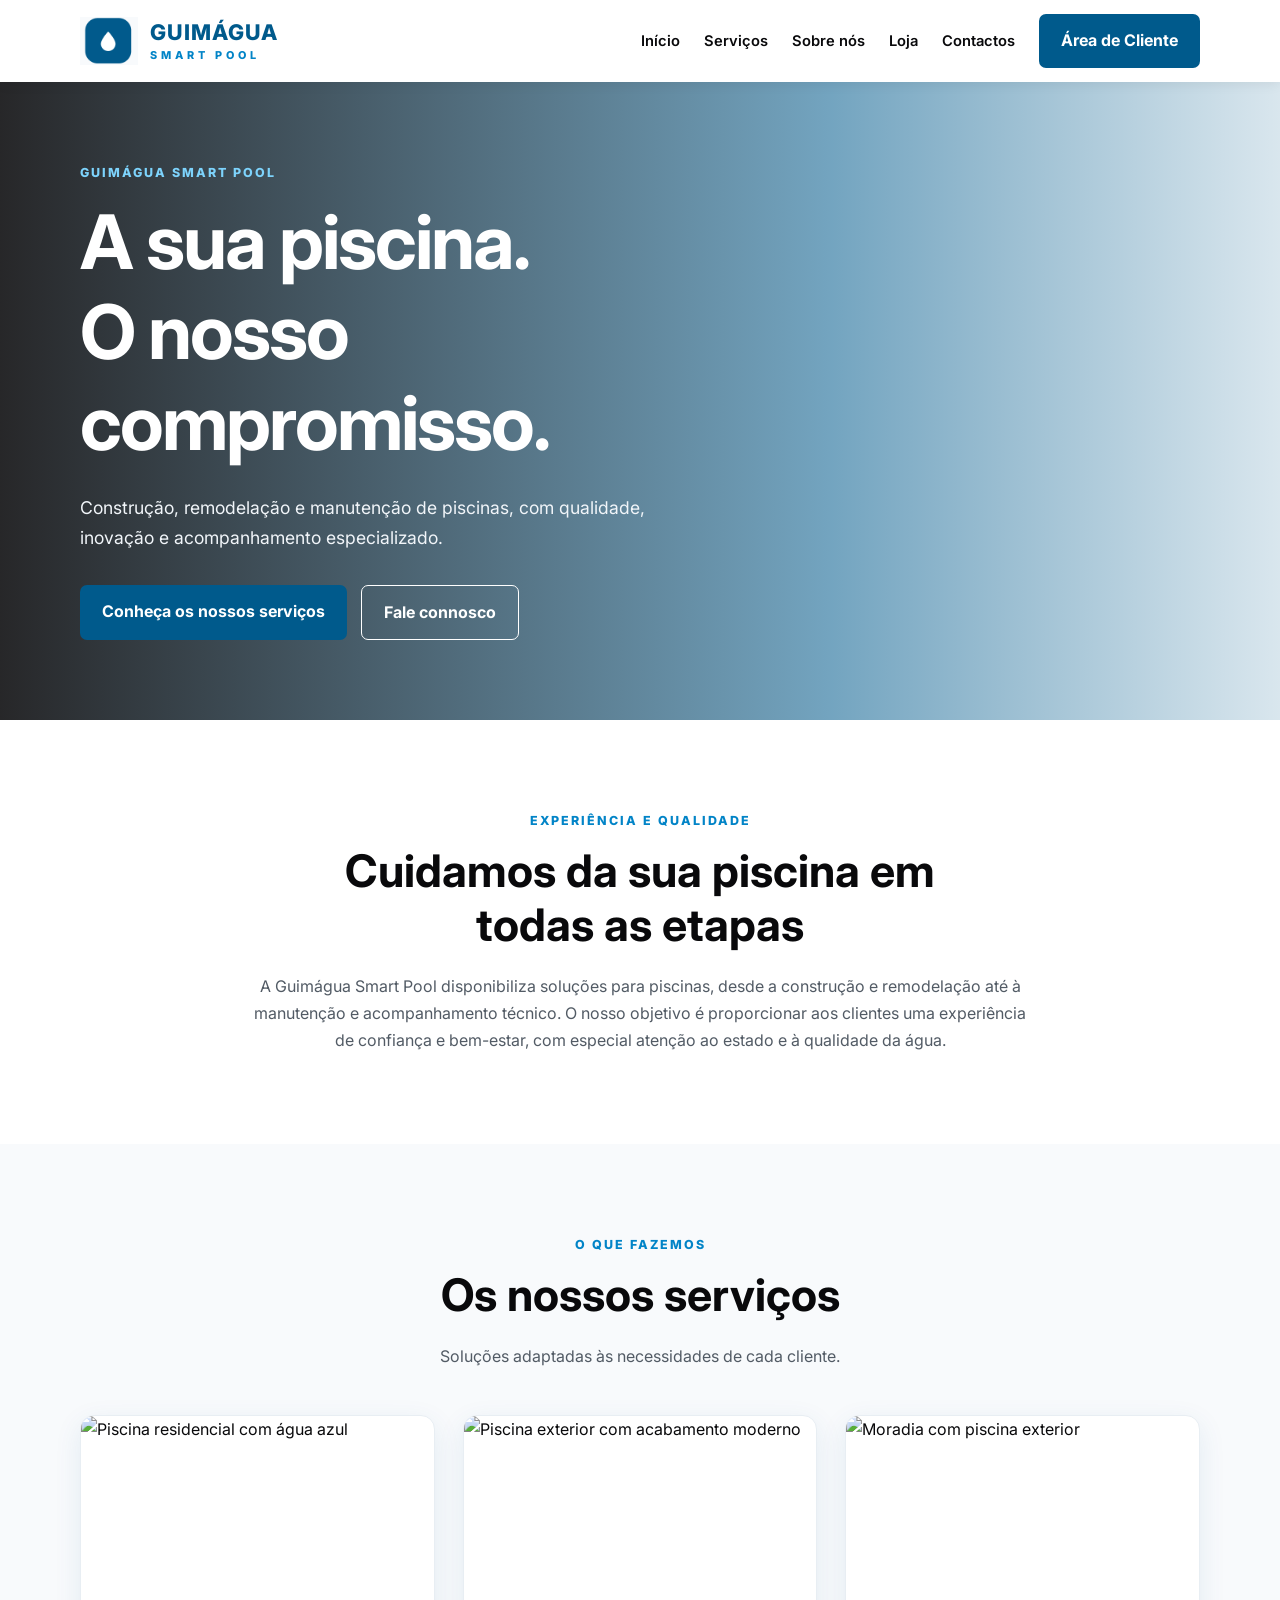
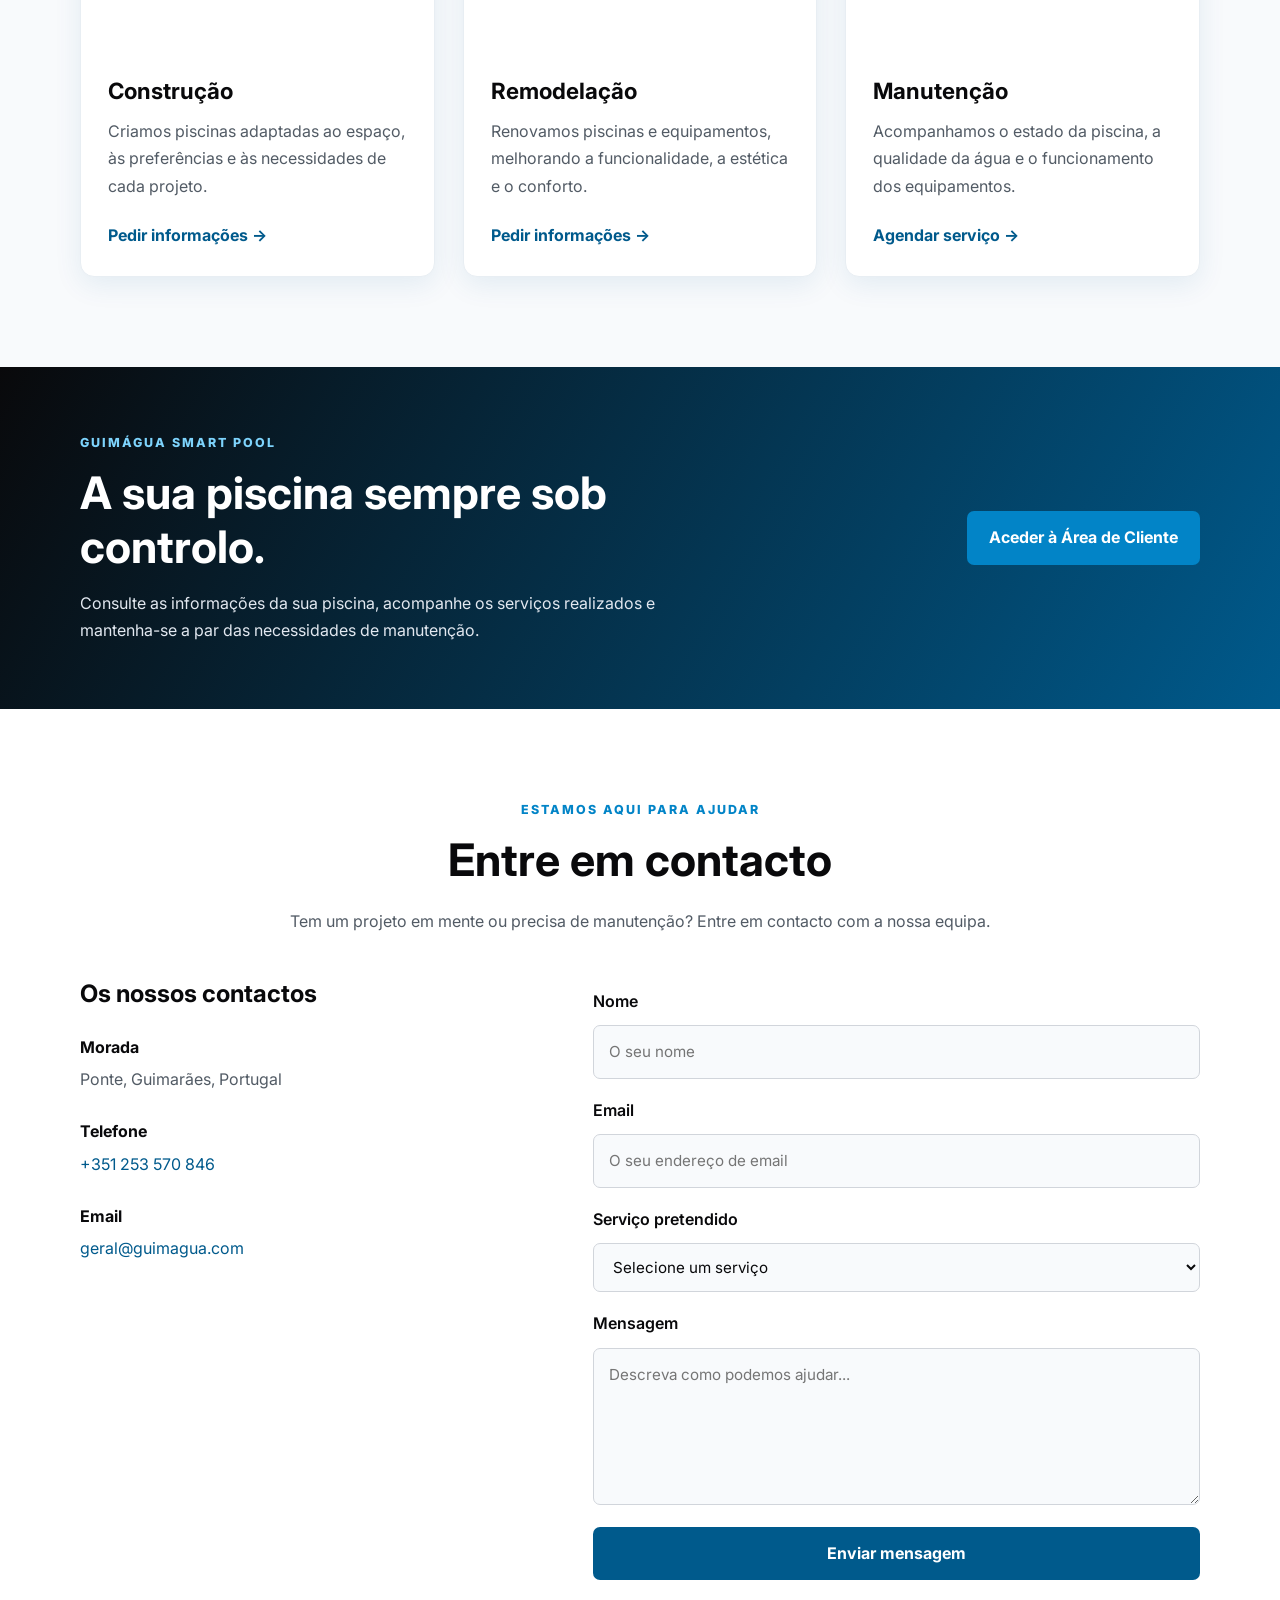
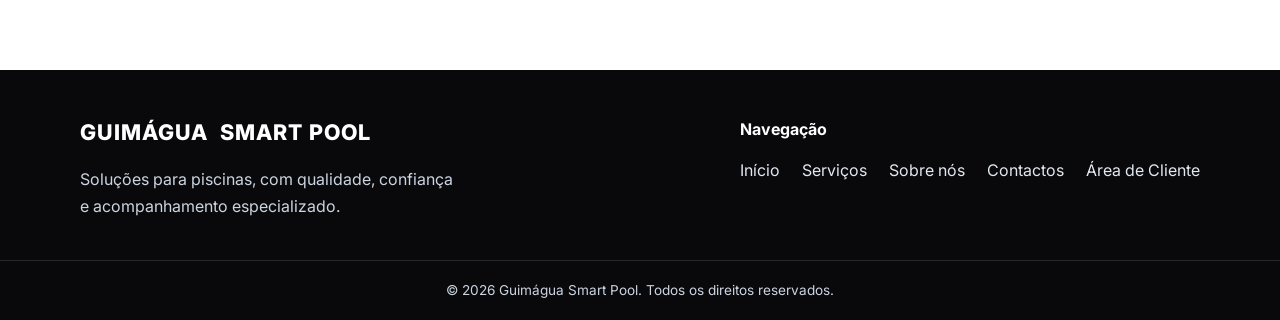
==== commit dfecf3eb: "Resolver conflito no site Guimagua" ====
--- a/index.html
+++ b/index.html
@@ -1,652 +1,525 @@
 <!DOCTYPE html>
 <html lang="pt-PT">
+
 <head>
     <meta charset="UTF-8">
     <meta name="viewport" content="width=device-width, initial-scale=1.0">
-    <title>Guimágua Smart Pool | Construção, Manutenção e Piscinas Inteligentes em Guimarães</title>
-    
-    <!-- Meta Tags SEO & Performance -->
-    <meta name="description" content="A Guimágua Smart Pool é especialista na construção, remodelação e manutenção inteligente de piscinas com monitorização IoT em tempo real. Viva a água com máxima transparência e tecnologia.">
-    <meta name="keywords" content="piscinas guimaraes, construcao piscinas, remodelacao piscinas, manutencao piscinas, smart pool, iot piscinas, guimagua">
-    <meta name="author" content="Guimágua Smart Pool">
-    <meta property="og:title" content="Guimágua Smart Pool | Tecnologia e Excelência em Piscinas">
-    <meta property="og:description" content="Construção de piscinas, remodelação e controlo inteligente de água via telemetria IoT.">
-    <meta property="og:type" content="website">
-
-    <!-- Preconnect Google Fonts -->
+
+    <meta name="description"
+          content="Guimágua Smart Pool: construção, remodelação e manutenção de piscinas.">
+
+    <meta name="theme-color" content="#005A8C">
+
+    <title>Guimágua Smart Pool | Piscinas</title>
+
+    <!-- Tipografia Inter -->
     <link rel="preconnect" href="https://fonts.googleapis.com">
     <link rel="preconnect" href="https://fonts.gstatic.com" crossorigin>
-    <link href="https://fonts.googleapis.com/css2?family=Inter:wght@300;400;500;600;700;800&display=swap" rel="stylesheet">
-
-    <!-- FontAwesome 6 Icons -->
-    <link rel="stylesheet" href="https://cdnjs.cloudflare.com/ajax/libs/font-awesome/6.4.0/css/all.min.css" integrity="sha512-iecdLmaskl7CVkqkXNQ/ZH/XLlvWZOJyj7Yy7tcenmpD1ypASozpmT/E0iPtmFIB46ZmdtAc9eNBvH0H/ZpiBw==" crossorigin="anonymous" referrerpolicy="no-referrer" />
-
-    <!-- Folha de Estilos Principal (com Design System) -->
-    <link rel="stylesheet" href="styles.css">
-
-    <!-- Script de Interatividade e Dinâmica -->
-    <script src="main.js" defer></script>
+
+    <link href="https://fonts.googleapis.com/css2?family=Inter:wght@400;500;600;700;800&display=swap"
+          rel="stylesheet">
+
+    <!-- Folha de estilos -->
+    <link rel="stylesheet" href="style.css">
 </head>
+
 <body>
 
-    <!-- ====================================================================
-         1. CABEÇALHO & NAVEGAÇÃO (Sticky Header com Scroll Effect)
-         ==================================================================== -->
-    <header class="site-header" id="siteHeader">
-        <div class="container nav-container">
+    <!-- =====================================
+         CABEÇALHO E NAVEGAÇÃO
+    ====================================== -->
+    <header class="header" id="topo">
+
+        <nav class="navbar container" aria-label="Navegação principal">
+
             
-            <!-- Logotipo Oficial da Marca -->
-            <a href="#inicio" class="brand-link" aria-label="Guimágua Smart Pool - Página Inicial">
-                <div class="brand-icon-box">
-                    <span>G</span>
-                </div>
-                <div class="brand-text">
-                    <span class="brand-title">Guimágua</span>
-                    <span class="brand-tagline">Smart Pool</span>
-                </div>
-            </a>
-
-            <!-- Menu de Navegação Central (Desktop) -->
-            <nav class="desktop-navigation" aria-label="Navegação Principal">
-                <ul class="nav-menu">
-                    <li><a href="#inicio" class="nav-link active">Início</a></li>
-                    <li><a href="#servicos" class="nav-link">Serviços</a></li>
-                    <li><a href="#sobre-nos" class="nav-link">Sobre nós</a></li>
-                    <li><a href="#contactos" class="nav-link">Contactos</a></li>
-                    <li><a href="src/index.html" class="nav-link">Área de Cliente</a></li>
-                </ul>
-            </nav>
-
-            <!-- Ações: Botão Área de Cliente & Hamburguer Mobile -->
-            <div class="header-actions">
-                <a href="src/index.html" class="btn btn-primary btn-client-area" title="Aceder ao Painel do Cliente e Telemetria">
-                    <i class="fa-solid fa-user-lock"></i>
-                    <span>Área de Cliente</span>
+        <a href="#inicio" class="logo" aria-label="Guimágua Smart Pool - Início">
+          <img src="logo.png" alt="" class="logo-image">
+
+            <span class="logo-text">
+               GUIMÁGUA
+             <span>SMART POOL</span>
+          </span>
+         </a>
+
+
+            <!-- Menu responsivo -->
+            <input type="checkbox"
+                   id="menu-toggle"
+                   aria-label="Abrir ou fechar menu">
+
+            <label for="menu-toggle"
+                   class="menu-icon"
+                   aria-hidden="true">
+                ☰
+            </label>
+
+            <ul class="nav-links">
+
+                <li>
+                    <a href="#inicio">Início</a>
+                </li>
+
+                <li>
+                    <a href="#servicos">Serviços</a>
+                </li>
+
+                <li>
+                    <a href="#sobre">Sobre nós</a>
+                </li>
+                 <li>
+                    <a href="https://dpoolstore.pt" target="_blank" rel="noopener noreferrer">
+                                  Loja
+                        </a>
+                    </li>
+
+
+                <li>
+                    <a href="#contactos">Contactos</a>
+                </li>
+
+                <li>
+                    <a href="area-cliente.html" class="btn-login">
+                        Área de Cliente
+                    </a>
+                </li>
+
+            </ul>
+
+        </nav>
+
+    </header>
+
+
+    <main>
+
+        <!-- =====================================
+             HERO - DESTAQUE PRINCIPAL
+        ====================================== -->
+        <section class="hero" id="inicio">
+
+            <div class="hero-overlay"></div>
+
+            <div class="hero-content container">
+
+                <p class="eyebrow">
+                    GUIMÁGUA SMART POOL
+                </p>
+
+                <h1>
+                    A sua piscina.<br>
+                    O nosso compromisso.
+                </h1>
+
+                <p class="hero-description">
+                    Construção, remodelação e manutenção de piscinas,
+                    com qualidade, inovação e acompanhamento especializado.
+                </p>
+
+                <div class="hero-buttons">
+
+                    <a href="#servicos" class="btn-primary">
+                        Conheça os nossos serviços
+                    </a>
+
+                    <a href="#contactos" class="btn-secondary">
+                        Fale connosco
+                    </a>
+
+                </div>
+
+            </div>
+
+        </section>
+
+
+        <!-- =====================================
+             SOBRE A EMPRESA
+        ====================================== -->
+        <section class="intro section" id="sobre">
+
+            <div class="container intro-content">
+
+                <p class="eyebrow">
+                    EXPERIÊNCIA E QUALIDADE
+                </p>
+
+                <h2>
+                    Cuidamos da sua piscina em todas as etapas
+                </h2>
+
+                <p>
+                    A Guimágua Smart Pool disponibiliza soluções para
+                    piscinas, desde a construção e remodelação até
+                    à manutenção e acompanhamento técnico.
+
+                    O nosso objetivo é proporcionar aos clientes
+                    uma experiência de confiança e bem-estar,
+                    com especial atenção ao estado e à qualidade da água.
+                </p>
+
+            </div>
+
+        </section>
+
+
+        <!-- =====================================
+             SERVIÇOS
+        ====================================== -->
+        <section class="services section" id="servicos">
+
+            <div class="container">
+
+                <div class="section-heading">
+
+                    <p class="eyebrow">
+                        O QUE FAZEMOS
+                    </p>
+
+                    <h2>
+                        Os nossos serviços
+                    </h2>
+
+                    <p>
+                        Soluções adaptadas às necessidades de cada cliente.
+                    </p>
+
+                </div>
+
+
+                <div class="services-grid">
+
+                    <!-- Serviço: Construção -->
+                    <article class="service-card">
+
+                        <img
+                            src="https://images.unsplash.com/photo-1572331165267-854da2b10ccc?auto=format&fit=crop&w=900&q=80"
+                            alt="Piscina residencial com água azul"
+                            loading="lazy">
+
+                        <div class="service-content">
+
+                            <h3>
+                                Construção
+                            </h3>
+
+                            <p>
+                                Criamos piscinas adaptadas ao espaço,
+                                às preferências e às necessidades
+                                de cada projeto.
+                            </p>
+
+                            <a href="#contactos" class="service-link">
+                                Pedir informações →
+                            </a>
+
+                        </div>
+
+                    </article>
+
+
+                    <!-- Serviço: Remodelação -->
+                    <article class="service-card">
+
+                        <img
+                            src="https://images.unsplash.com/photo-1576013551627-0cc20b96c2a7?auto=format&fit=crop&w=900&q=80"
+                            alt="Piscina exterior com acabamento moderno"
+                            loading="lazy">
+
+                        <div class="service-content">
+
+                            <h3>
+                                Remodelação
+                            </h3>
+
+                            <p>
+                                Renovamos piscinas e equipamentos,
+                                melhorando a funcionalidade,
+                                a estética e o conforto.
+                            </p>
+
+                            <a href="#contactos" class="service-link">
+                                Pedir informações →
+                            </a>
+
+                        </div>
+
+                    </article>
+
+
+                    <!-- Serviço: Manutenção -->
+                    <article class="service-card">
+
+                        <img
+                            src="https://images.unsplash.com/photo-1564013799919-ab600027ffc6?auto=format&fit=crop&w=900&q=80"
+                            alt="Moradia com piscina exterior"
+                            loading="lazy">
+
+                        <div class="service-content">
+
+                            <h3>
+                                Manutenção
+                            </h3>
+
+                            <p>
+                                Acompanhamos o estado da piscina,
+                                a qualidade da água e o funcionamento
+                                dos equipamentos.
+                            </p>
+
+                            <a href="#contactos" class="service-link">
+                                Agendar serviço →
+                            </a>
+
+                        </div>
+
+                    </article>
+
+                </div>
+
+            </div>
+
+        </section>
+
+
+        <!-- =====================================
+             ÁREA DE CLIENTE
+        ====================================== -->
+        <section class="client-banner">
+
+            <div class="container client-content">
+
+                <div>
+
+                    <p class="eyebrow">
+                        GUIMÁGUA SMART POOL
+                    </p>
+
+                    <h2>
+                        A sua piscina sempre sob controlo.
+                    </h2>
+
+                    <p>
+                        Consulte as informações da sua piscina,
+                        acompanhe os serviços realizados e mantenha-se
+                        a par das necessidades de manutenção.
+                    </p>
+
+                </div>
+
+                <a href="area-cliente.html" class="btn-primary">
+                    Aceder à Área de Cliente
                 </a>
 
-                <!-- Botão Toggle do Menu Hamburger -->
-                <button type="button" class="mobile-toggle" aria-label="Abrir ou fechar menu de navegação" aria-expanded="false" id="mobileMenuBtn">
-                    <i class="fa-solid fa-bars"></i>
-                </button>
-            </div>
+            </div>
+
+        </section>
+
+
+        <!-- =====================================
+             CONTACTOS
+        ====================================== -->
+        <section class="contacts section" id="contactos">
+
+            <div class="container">
+
+                <div class="section-heading">
+
+                    <p class="eyebrow">
+                        ESTAMOS AQUI PARA AJUDAR
+                    </p>
+
+                    <h2>
+                        Entre em contacto
+                    </h2>
+
+                    <p>
+                        Tem um projeto em mente ou precisa de manutenção?
+                        Entre em contacto com a nossa equipa.
+                    </p>
+
+                </div>
+
+
+                <div class="contact-grid">
+
+                    <!-- Informações de contacto -->
+                    <div class="contact-info">
+
+                        <h3>
+                            Os nossos contactos
+                        </h3>
+
+                        <p>
+                            <strong>Morada</strong><br>
+                            Ponte, Guimarães, Portugal
+                        </p>
+
+                        <p>
+                            <strong>Telefone</strong><br>
+                            <a href="tel:+351253570846">
+                                +351 253 570 846
+                            </a>
+                        </p>
+
+                        <p>
+                            <strong>Email</strong><br>
+                            <a href="mailto:geral@guimagua.com">
+                                geral@guimagua.com
+                            </a>
+                        </p>
+
+                    </div>
+
+
+                    <!-- Formulário de contacto -->
+                    <form class="contact-form"
+                          action="mailto:geral@guimagua.com"
+                          method="post"
+                          enctype="text/plain">
+
+                        <label for="nome">
+                            Nome
+                        </label>
+
+                        <input
+                            type="text"
+                            id="nome"
+                            name="nome"
+                            placeholder="O seu nome"
+                            autocomplete="name"
+                            required>
+
+
+                        <label for="email">
+                            Email
+                        </label>
+
+                        <input
+                            type="email"
+                            id="email"
+                            name="email"
+                            placeholder="O seu endereço de email"
+                            autocomplete="email"
+                            required>
+
+
+                        <label for="assunto">
+                            Serviço pretendido
+                        </label>
+
+                        <select id="assunto" name="assunto" required>
+
+                            <option value="">
+                                Selecione um serviço
+                            </option>
+
+                            <option value="construcao">
+                                Construção
+                            </option>
+
+                            <option value="remodelacao">
+                                Remodelação
+                            </option>
+
+                            <option value="manutencao">
+                                Manutenção
+                            </option>
+
+                            <option value="outro">
+                                Outro assunto
+                            </option>
+
+                        </select>
+
+
+                        <label for="mensagem">
+                            Mensagem
+                        </label>
+
+                        <textarea
+                            id="mensagem"
+                            name="mensagem"
+                            rows="5"
+                            placeholder="Descreva como podemos ajudar..."
+                            required></textarea>
+
+
+                        <button type="submit" class="btn-primary">
+                            Enviar mensagem
+                        </button>
+
+                    </form>
+
+                </div>
+
+            </div>
+
+        </section>
+
+    </main>
+
+
+    <!-- =====================================
+         RODAPÉ
+    ====================================== -->
+    <footer class="footer">
+
+        <div class="container footer-content">
+
+            <div class="footer-brand">
+
+                <a href="#inicio" class="logo footer-logo">
+                    GUIMÁGUA
+                    <span>SMART POOL</span>
+                </a>
+
+                <p>
+                    Soluções para piscinas, com qualidade,
+                    confiança e acompanhamento especializado.
+                </p>
+
+            </div>
+
+
+            <div class="footer-navigation">
+
+                <h3>
+                    Navegação
+                </h3>
+
+                <div class="footer-links">
+
+                    <a href="#inicio">Início</a>
+
+                    <a href="#servicos">Serviços</a>
+
+                    <a href="#sobre">Sobre nós</a>
+
+                    <a href="#contactos">Contactos</a>
+
+                    <a href="area-cliente.html">
+                        Área de Cliente
+                    </a>
+
+                </div>
+
+            </div>
+
         </div>
 
-        <!-- Menu Drawer Mobile -->
-        <div class="mobile-nav-drawer" id="mobileNavDrawer" aria-label="Menu Mobile">
-            <a href="#inicio" class="nav-link">Início</a>
-            <a href="#servicos" class="nav-link">Serviços</a>
-            <a href="#sobre-nos" class="nav-link">Sobre nós</a>
-            <a href="#contactos" class="nav-link">Contactos</a>
-            <a href="src/index.html" class="btn btn-primary btn-client-area">
-                <i class="fa-solid fa-user-lock"></i>
-                <span>Área de Cliente</span>
-            </a>
+
+        <div class="copyright">
+
+            <p>
+                &copy; 2026 Guimágua Smart Pool.
+                Todos os direitos reservados.
+            </p>
+
         </div>
-    </header>
-
-    <main>
-        <!-- ====================================================================
-             2. SEÇÃO HERO (Hero Banner)
-             - Gradiente escuro linear-gradient(rgba(0,0,0,0.45), rgba(0,0,0,0.65))
-             - Alinhamento flexível e centralizado max-width: 1200px
-             - Botões de Ação equilibrados
-             ==================================================================== -->
-        <section class="hero-section" id="inicio">
-            <div class="container">
-                <div class="hero-content">
-                    
-                    <!-- Badge Tecnológico -->
-                    <div class="hero-badge">
-                        <span class="pulse-dot"></span>
-                        <span>Tecnologia & Inovação para Piscinas</span>
-                    </div>
-
-                    <!-- Título Principal com Destaque em Gradiente -->
-                    <h1 class="hero-title">
-                        A Revolução Inteligente na <span class="hero-title-gradient">Construção & Cuidado</span> da Sua Piscina
-                    </h1>
-
-                    <!-- Subtítulo -->
-                    <p class="hero-subtitle">
-                        Conjugamos engenharia de ponta, design arquitetónico contemporâneo e monitorização IoT 24/7 para que desfrute de água cristalina com tranquilidade absoluta.
-                    </p>
-
-                    <!-- Botões de Ação -->
-                    <div class="hero-actions">
-                        <a href="#servicos" class="btn btn-primary btn-hero-primary">
-                            <i class="fa-solid fa-swimming-pool"></i>
-                            <span>Conheça os nossos serviços</span>
-                        </a>
-                        <a href="#contactos" class="btn-hero-secondary">
-                            <i class="fa-regular fa-comment-dots"></i>
-                            <span>Fale connosco</span>
-                        </a>
-                    </div>
-
-                    <!-- Indicadores de Destaque -->
-                    <div class="hero-highlights">
-                        <div class="hero-highlight-item">
-                            <span class="highlight-number">+15</span>
-                            <span class="highlight-label">Anos de Experiência e Rigor</span>
-                        </div>
-                        <div class="hero-highlight-item">
-                            <span class="highlight-number">24/7</span>
-                            <span class="highlight-label">Monitorização Contínua IoT</span>
-                        </div>
-                        <div class="hero-highlight-item">
-                            <span class="highlight-number">100%</span>
-                            <span class="highlight-label">Compromisso com Água Pura</span>
-                        </div>
-                    </div>
-
-                </div>
-            </div>
-        </section>
-
-        <!-- ====================================================================
-             3. SEÇÃO DE SERVIÇOS (Grid de Cartões Responsivo)
-             - display: grid; repeat(auto-fit, minmax(300px, 1fr)); gap: 2rem;
-             - Cartões com imagem de altura fixa, cantos arredondados, .shadow-md e hover translateY(-4px)
-             ==================================================================== -->
-        <section class="services-section section-py" id="servicos">
-            <div class="container">
-                
-                <!-- Cabeçalho de Secção -->
-                <div class="section-header">
-                    <span class="section-badge">
-                        <i class="fa-solid fa-water"></i>
-                        <span>O Que Fazemos</span>
-                    </span>
-                    <h2 class="section-title">Serviços Especializados de Excelência</h2>
-                    <p class="section-subtitle">
-                        Do primeiro traço arquitetónico ao tratamento biológico e automatizado da água, disponibilizamos soluções integrais chave-na-mão.
-                    </p>
-                </div>
-
-                <!-- Grelha de Cartões de Serviços -->
-                <div class="services-grid">
-                    
-                    <!-- Cartão 1: Construção de Piscinas -->
-                    <article class="service-card">
-                        <div class="service-image-box">
-                            <img src="https://images.unsplash.com/photo-1507652313519-d4e9174996dd?auto=format&fit=crop&w=800&q=80" 
-                                 alt="Construção de Piscina Moderna em Betão Armado" 
-                                 class="service-image" 
-                                 loading="lazy">
-                            <div class="service-image-badge">
-                                <i class="fa-solid fa-award text-sky-400"></i>
-                                <span>Chave-na-Mão</span>
-                            </div>
-                        </div>
-                        <div class="service-content">
-                            <div class="service-header">
-                                <div class="service-icon">
-                                    <i class="fa-solid fa-trowel-bricks"></i>
-                                </div>
-                                <h3 class="service-title">Construção de Piscinas</h3>
-                            </div>
-                            <p class="service-description">
-                                Projetamos e executamos piscinas de betão armado, transbordo ou espelho de água, integradas harmoniosamente na arquitetura exterior da sua habitação.
-                            </p>
-                            <ul class="service-features">
-                                <li class="service-feature-item">
-                                    <i class="fa-solid fa-circle-check"></i>
-                                    <span>Estrutura monobloco com garantia de estanquicidade</span>
-                                </li>
-                                <li class="service-feature-item">
-                                    <i class="fa-solid fa-circle-check"></i>
-                                    <span>Revestimentos em tela armada e pedra natural</span>
-                                </li>
-                                <li class="service-feature-item">
-                                    <i class="fa-solid fa-circle-check"></i>
-                                    <span>Pré-instalação completa de automação e aquecimento</span>
-                                </li>
-                            </ul>
-                            <div class="service-footer">
-                                <a href="#contactos" class="btn btn-outline btn-block">
-                                    <span>Pedir Orçamento de Construção</span>
-                                    <i class="fa-solid fa-arrow-right"></i>
-                                </a>
-                            </div>
-                        </div>
-                    </article>
-
-                    <!-- Cartão 2: Remodelação & Modernização -->
-                    <article class="service-card">
-                        <div class="service-image-box">
-                            <img src="https://images.unsplash.com/photo-1572331165267-854da2b10ccc?auto=format&fit=crop&w=800&q=80" 
-                                 alt="Remodelação e Modernização de Piscinas Antigas" 
-                                 class="service-image" 
-                                 loading="lazy">
-                            <div class="service-image-badge">
-                                <i class="fa-solid fa-bolt text-amber-400"></i>
-                                <span>Eficiência Energética</span>
-                            </div>
-                        </div>
-                        <div class="service-content">
-                            <div class="service-header">
-                                <div class="service-icon">
-                                    <i class="fa-solid fa-arrows-rotate"></i>
-                                </div>
-                                <h3 class="service-title">Remodelação & Reabilitação</h3>
-                            </div>
-                            <p class="service-description">
-                                Transforme uma piscina desatualizada num oásis moderno. Renovamos tubagens, substituímos telas degradadas e adicionamos degraus de praia e iluminação LED.
-                            </p>
-                            <ul class="service-features">
-                                <li class="service-feature-item">
-                                    <i class="fa-solid fa-circle-check"></i>
-                                    <span>Conversão para eletrólise de sal e desinfeção UV</span>
-                                </li>
-                                <li class="service-feature-item">
-                                    <i class="fa-solid fa-circle-check"></i>
-                                    <span>Bombas de velocidade variável de baixo consumo</span>
-                                </li>
-                                <li class="service-feature-item">
-                                    <i class="fa-solid fa-circle-check"></i>
-                                    <span>Substituição estética de bordaduras e decks</span>
-                                </li>
-                            </ul>
-                            <div class="service-footer">
-                                <a href="#contactos" class="btn btn-outline btn-block">
-                                    <span>Modernizar a Minha Piscina</span>
-                                    <i class="fa-solid fa-arrow-right"></i>
-                                </a>
-                            </div>
-                        </div>
-                    </article>
-
-                    <!-- Cartão 3: Manutenção Inteligente & IoT -->
-                    <article class="service-card">
-                        <div class="service-image-box">
-                            <img src="https://images.unsplash.com/photo-1562778612-e1e0cda9915c?auto=format&fit=crop&w=800&q=80" 
-                                 alt="Manutenção Inteligente com Sondas IoT e Tratamento de Água" 
-                                 class="service-image" 
-                                 loading="lazy">
-                            <div class="service-image-badge">
-                                <i class="fa-solid fa-satellite-dish text-sky-400"></i>
-                                <span>Smart Pool 24/7</span>
-                            </div>
-                        </div>
-                        <div class="service-content">
-                            <div class="service-header">
-                                <div class="service-icon">
-                                    <i class="fa-solid fa-laptop-medical"></i>
-                                </div>
-                                <h3 class="service-title">Manutenção Inteligente</h3>
-                            </div>
-                            <p class="service-description">
-                                Planos periódicos de manutenção com envio de relatórios digitais e instalação de sondas IoT para calibração automática de pH, cloro e equilíbrio químico (LSI).
-                            </p>
-                            <ul class="service-features">
-                                <li class="service-feature-item">
-                                    <i class="fa-solid fa-circle-check"></i>
-                                    <span>Visitas periódicas efetuadas por técnicos certificados</span>
-                                </li>
-                                <li class="service-feature-item">
-                                    <i class="fa-solid fa-circle-check"></i>
-                                    <span>Leituras instantâneas sincronizadas com a App Cliente</span>
-                                </li>
-                                <li class="service-feature-item">
-                                    <i class="fa-solid fa-circle-check"></i>
-                                    <span>Limpeza de filtros, aspiração e verificação hidráulica</span>
-                                </li>
-                            </ul>
-                            <div class="service-footer">
-                                <a href="#contactos" class="btn btn-outline btn-block">
-                                    <span>Ver Planos de Manutenção</span>
-                                    <i class="fa-solid fa-arrow-right"></i>
-                                </a>
-                            </div>
-                        </div>
-                    </article>
-
-                </div>
-            </div>
-        </section>
-
-        <!-- ====================================================================
-             4. SEÇÃO SOBRE NÓS (Compromisso, Engenharia e Valores)
-             ==================================================================== -->
-        <section class="about-section section-py" id="sobre-nos">
-            <div class="container">
-                <div class="about-grid">
-                    
-                    <!-- Coluna de Texto e Pilares -->
-                    <div class="about-text-content">
-                        <span class="section-badge" style="align-self: flex-start;">
-                            <i class="fa-solid fa-shield-halved"></i>
-                            <span>A Nossa Identidade</span>
-                        </span>
-                        <h2 class="section-title">Mais de Uma Década a Definir os Padrões da Água</h2>
-                        <p class="about-paragraph">
-                            Nascida no coração de Guimaráes, a <strong>Guimágua Smart Pool</strong> aliou o conhecimento tradicional de engenharia civil ao poder da internet das coisas (IoT). Desenvolvemos soluções completas para quem não abdica de conforto, segurança biológica e comodidade máxima no jardim da sua casa.
-                        </p>
-
-                        <div class="about-pillars">
-                            <div class="about-pillar-item">
-                                <div class="about-pillar-icon">
-                                    <i class="fa-solid fa-compass-drafting"></i>
-                                </div>
-                                <div>
-                                    <h4 class="about-pillar-title">Engenharia e Precisão Técnica</h4>
-                                    <p class="about-pillar-desc">Cada detalhe do circuito de circulação, filtragem e dimensionamento hidráulico é calculado para durabilidade vitalícia.</p>
-                                </div>
-                            </div>
-
-                            <div class="about-pillar-item">
-                                <div class="about-pillar-icon">
-                                    <i class="fa-solid fa-leaf"></i>
-                                </div>
-                                <div>
-                                    <h4 class="about-pillar-title">Sustentabilidade e Poupança</h4>
-                                    <p class="about-pillar-desc">Sistemas que minimizam o desperdício de água e reduzem em até 70% o consumo de produtos químicos e eletricidade.</p>
-                                </div>
-                            </div>
-
-                            <div class="about-pillar-item">
-                                <div class="about-pillar-icon">
-                                    <i class="fa-solid fa-headset"></i>
-                                </div>
-                                <div>
-                                    <h4 class="about-pillar-title">Apoio Local e Rápido</h4>
-                                    <p class="about-pillar-desc">Equipas de intervenção técnica sempre prontas para garantir que o seu verão nunca seja interrompido por avarias.</p>
-                                </div>
-                            </div>
-                        </div>
-                    </div>
-
-                    <!-- Coluna Visual com Imagem & Card Flutuante -->
-                    <div class="about-visual">
-                        <img src="https://images.unsplash.com/photo-1512917774080-9991f1c4c750?auto=format&fit=crop&w=1000&q=80" 
-                             alt="Villa com Piscina de Luxo Guimágua Smart Pool" 
-                             class="about-main-image" 
-                             loading="lazy">
-                        
-                        <div class="about-floating-card">
-                            <div class="about-floating-icon">
-                                <i class="fa-solid fa-microchip"></i>
-                            </div>
-                            <div>
-                                <h5 class="about-floating-title">Telemetria Ativa</h5>
-                                <p class="about-floating-desc">Leituras IoT em tempo real integradas na Área de Cliente.</p>
-                            </div>
-                        </div>
-                    </div>
-
-                </div>
-            </div>
-        </section>
-
-        <!-- ====================================================================
-             5. SEÇÃO CTA: "A sua piscina sempre sob controlo"
-             - Banner com gradiente azul escuro oficial (--color-primary: #005A8C)
-             - Disposição lado a lado em desktop e empilhada em mobile
-             ==================================================================== -->
-        <section class="cta-banner-section" id="area-cliente-cta">
-            <div class="container">
-                <div class="cta-banner-container">
-                    
-                    <div class="cta-text-wrapper">
-                        <span class="cta-badge">
-                            <i class="fa-solid fa-mobile-screen-button"></i>
-                            <span>Ecossistema Digital Guimágua</span>
-                        </span>
-                        <h2 class="cta-heading">A sua piscina sempre sob controlo, onde quer que esteja.</h2>
-                        <p class="cta-description">
-                            Aceda ao histórico de tratamentos, acompanhe os índices de pH e cloro via telemetria inteligente e solicite assistência com fotografias de avaria num clique através da nossa plataforma exclusiva.
-                        </p>
-                    </div>
-
-                    <div class="cta-action-wrapper">
-                        <a href="src/index.html" class="btn-cta-portal" title="Aceder à Área de Cliente Guimágua">
-                            <span>Aceder à Área de Cliente</span>
-                            <i class="fa-solid fa-arrow-right"></i>
-                        </a>
-                    </div>
-
-                </div>
-            </div>
-        </section>
-
-        <!-- ====================================================================
-             6. FORMULÁRIO DE CONTACTO ("Entre em contacto")
-             - Estrutura em 2 colunas: Informações à esquerda e Formulário à direita
-             - Inputs com .form-control e foco em azul (--color-primary)
-             - Botão com largura total, :hover e :active
-             ==================================================================== -->
-        <section class="contact-section section-py" id="contactos">
-            <div class="container">
-                
-                <!-- Cabeçalho -->
-                <div class="section-header">
-                    <span class="section-badge">
-                        <i class="fa-regular fa-envelope"></i>
-                        <span>Fale Connosco</span>
-                    </span>
-                    <h2 class="section-title">Entre em Contacto Connosco</h2>
-                    <p class="section-subtitle">
-                        Tem um novo projeto em mente ou precisa de assistência técnica para a sua piscina? A nossa equipa de especialistas está pronta para ajudar.
-                    </p>
-                </div>
-
-                <!-- Grelha de Contacto em 2 Colunas -->
-                <div class="contact-layout-grid">
-                    
-                    <!-- Coluna 1: Informações de Contacto & Suporte -->
-                    <div class="contact-info-panel">
-                        <div class="contact-info-header">
-                            <h3>Canais Diretos</h3>
-                            <p>Visite o nosso showroom ou contacte-nos através dos meios disponíveis.</p>
-                        </div>
-
-                        <div class="contact-channels">
-                            <!-- Morada -->
-                            <div class="channel-item">
-                                <div class="channel-icon">
-                                    <i class="fa-solid fa-location-dot"></i>
-                                </div>
-                                <div class="channel-content">
-                                    <span class="channel-label">Morada & Showroom</span>
-                                    <span class="channel-value">Parque Empresarial de Guimarães, Lote 14</span>
-                                    <span class="channel-note">4800-000 Guimarães, Portugal</span>
-                                </div>
-                            </div>
-
-                            <!-- Telefone -->
-                            <div class="channel-item">
-                                <div class="channel-icon">
-                                    <i class="fa-solid fa-phone"></i>
-                                </div>
-                                <div class="channel-content">
-                                    <span class="channel-label">Telefone Comercial</span>
-                                    <a href="tel:+351253000000" class="channel-value">+351 253 000 000</a>
-                                    <span class="channel-note">Segunda a Sexta, das 09:00 às 18:30</span>
-                                </div>
-                            </div>
-
-                            <!-- Email -->
-                            <div class="channel-item">
-                                <div class="channel-icon">
-                                    <i class="fa-solid fa-envelope"></i>
-                                </div>
-                                <div class="channel-content">
-                                    <span class="channel-label">Correio Eletrónico</span>
-                                    <a href="mailto:geral@guimaguasmartpool.pt" class="channel-value">geral@guimaguasmartpool.pt</a>
-                                    <span class="channel-note">Resposta garantida em 24h úteis</span>
-                                </div>
-                            </div>
-                        </div>
-
-                        <!-- Card Auxiliar de Emergência -->
-                        <div class="support-banner">
-                            <i class="fa-solid fa-screwdriver-wrench support-banner-icon"></i>
-                            <div class="support-banner-text">
-                                <h4>Apoio Técnico Prioritário</h4>
-                                <p>Clientes com contrato de manutenção dispõem de linha 24/7 na Área de Cliente.</p>
-                            </div>
-                        </div>
-                    </div>
-
-                    <!-- Coluna 2: Formulário de Contacto -->
-                    <div class="contact-form-panel">
-                        <form id="contactForm" novalidate>
-                            
-                            <div class="form-row">
-                                <!-- Campo Nome -->
-                                <div class="form-group">
-                                    <label for="nome" class="form-label">Nome Completo *</label>
-                                    <input type="text" 
-                                           id="nome" 
-                                           name="nome" 
-                                           class="form-control" 
-                                           placeholder="Ex: Manuel Silva" 
-                                           required>
-                                </div>
-
-                                <!-- Campo Email -->
-                                <div class="form-group">
-                                    <label for="email" class="form-label">Endereço de Email *</label>
-                                    <input type="email" 
-                                           id="email" 
-                                           name="email" 
-                                           class="form-control" 
-                                           placeholder="Ex: manuel@exemplo.pt" 
-                                           required>
-                                </div>
-                            </div>
-
-                            <!-- Campo Serviço Pretendido -->
-                            <div class="form-group">
-                                <label for="servico" class="form-label">Serviço Pretendido *</label>
-                                <select id="servico" name="servico" class="form-control" required>
-                                    <option value="" disabled selected>Selecione uma opção...</option>
-                                    <option value="construcao">Construção Nova de Piscina</option>
-                                    <option value="remodelacao">Remodelação ou Modernização</option>
-                                    <option value="manutencao">Manutenção Periódica / Tratamento</option>
-                                    <option value="iot">Instalação de Sistema IoT Smart Pool</option>
-                                    <option value="outro">Outro Assunto / Pedido de Informação</option>
-                                </select>
-                            </div>
-
-                            <!-- Campo Mensagem -->
-                            <div class="form-group">
-                                <label for="mensagem" class="form-label">Mensagem ou Detalhes do Projeto *</label>
-                                <textarea id="mensagem" 
-                                          name="mensagem" 
-                                          rows="5" 
-                                          class="form-control" 
-                                          placeholder="Descreva a sua ideia, dimensões aproximadas do terreno ou a avaria identificada..." 
-                                          required></textarea>
-                            </div>
-
-                            <!-- Botão de Envio (Largura Total) -->
-                            <button type="submit" id="submitBtn" class="btn btn-primary btn-submit-message">
-                                <i class="fa-regular fa-paper-plane"></i>
-                                <span>Enviar Mensagem</span>
-                            </button>
-
-                            <!-- Toast de Feedback Dinâmico -->
-                            <div id="formFeedback" class="form-feedback-toast" role="alert" aria-live="polite"></div>
-
-                        </form>
-                    </div>
-
-                </div>
-            </div>
-        </section>
-    </main>
-
-    <!-- ====================================================================
-         7. RODAPÉ INSTITUCIONAL (Footer)
-         ==================================================================== -->
-    <footer class="site-footer">
-        <div class="container">
-            <div class="footer-top-grid">
-                
-                <!-- Coluna 1: Marca & Apresentação -->
-                <div class="footer-brand-column">
-                    <a href="#inicio" class="brand-link">
-                        <div class="brand-icon-box">
-                            <span>G</span>
-                        </div>
-                        <div class="brand-text">
-                            <span class="brand-title">Guimágua</span>
-                            <span class="brand-tagline">Smart Pool</span>
-                        </div>
-                    </a>
-                    <p class="footer-about-text">
-                        Pioneiros em tecnologia aquática e telemetria inteligente de piscinas no norte de Portugal. Água perfeita, cristalina e sustentável o ano inteiro.
-                    </p>
-                    <div class="footer-social-links">
-                        <a href="https://linkedin.com" target="_blank" rel="noopener noreferrer" class="social-link" aria-label="LinkedIn da Guimágua">
-                            <i class="fa-brands fa-linkedin-in"></i>
-                        </a>
-                        <a href="https://instagram.com" target="_blank" rel="noopener noreferrer" class="social-link" aria-label="Instagram da Guimágua">
-                            <i class="fa-brands fa-instagram"></i>
-                        </a>
-                        <a href="https://facebook.com" target="_blank" rel="noopener noreferrer" class="social-link" aria-label="Facebook da Guimágua">
-                            <i class="fa-brands fa-facebook-f"></i>
-                        </a>
-                    </div>
-                </div>
-
-                <!-- Coluna 2: Navegação Rápida -->
-                <div>
-                    <h4 class="footer-column-title">Navegação</h4>
-                    <ul class="footer-link-list">
-                        <li><a href="#inicio" class="footer-link">Início</a></li>
-                        <li><a href="#servicos" class="footer-link">Os Nossos Serviços</a></li>
-                        <li><a href="#sobre-nos" class="footer-link">Sobre a Guimágua</a></li>
-                        <li><a href="#contactos" class="footer-link">Fale Connosco</a></li>
-                        <li><a href="src/index.html" class="footer-link">Área de Cliente</a></li>
-                    </ul>
-                </div>
-
-                <!-- Coluna 3: Serviços -->
-                <div>
-                    <h4 class="footer-column-title">Especialidades</h4>
-                    <ul class="footer-link-list">
-                        <li><a href="#servicos" class="footer-link">Piscinas de Betão Armado</a></li>
-                        <li><a href="#servicos" class="footer-link">Piscinas de Transbordo</a></li>
-                        <li><a href="#servicos" class="footer-link">Eletrólise de Sal & UV</a></li>
-                        <li><a href="#servicos" class="footer-link">Telemetria & Automação IoT</a></li>
-                        <li><a href="#servicos" class="footer-link">Manutenção Periódica</a></li>
-                    </ul>
-                </div>
-
-                <!-- Coluna 4: Contacto Rápido -->
-                <div>
-                    <h4 class="footer-column-title">Sede</h4>
-                    <div class="footer-link-list">
-                        <div class="footer-contact-item">
-                            <i class="fa-solid fa-location-dot"></i>
-                            <span>Parque Empresarial, Guimarães</span>
-                        </div>
-                        <div class="footer-contact-item">
-                            <i class="fa-solid fa-phone"></i>
-                            <span>+351 253 000 000</span>
-                        </div>
-                        <div class="footer-contact-item">
-                            <i class="fa-solid fa-envelope"></i>
-                            <span>geral@guimaguasmartpool.pt</span>
-                        </div>
-                    </div>
-                </div>
-
-            </div>
-
-            <!-- Barra Inferior de Direitos & Legal -->
-            <div class="footer-bottom-bar">
-                <span>&copy; 2026 Guimágua Smart Pool. Todos os direitos reservados.</span>
-                <div class="footer-legal-links">
-                    <a href="#contactos">Privacidade</a>
-                    <a href="#contactos">Termos de Uso</a>
-                    <a href="#contactos">Livro de Reclamações</a>
-                </div>
-            </div>
-        </div>
+
     </footer>
 
 </body>
-</html>
+
+</html>
--- a/style.css
+++ b/style.css
@@ -0,0 +1,790 @@
+
+
+/* =========================================
+   GUIMÁGUA SMART POOL
+   Folha de estilos principal
+   HTML5 + CSS3
+   ========================================= */
+
+
+/* 1. PALETA DE CORES */
+
+:root {
+    --primary: #005A8C;
+    --secondary: #09090B;
+    --tertiary: #0284C7;
+    --neutral: #F8FAFC;
+
+    --white: #FFFFFF;
+    --text: #09090B;
+    --muted: #525B65;
+    --border: #D1D5DB;
+
+    --radius: 14px;
+    --shadow: 0 8px 28px rgba(0, 90, 140, 0.09);
+}
+
+
+/* 2. CONFIGURAÇÃO GERAL */
+
+* {
+    margin: 0;
+    padding: 0;
+    box-sizing: border-box;
+}
+
+html {
+    scroll-behavior: smooth;
+    scroll-padding-top: 100px;
+}
+
+body {
+    font-family: 'Inter', sans-serif;
+    color: var(--text);
+    background: var(--white);
+    line-height: 1.7;
+    -webkit-font-smoothing: antialiased;
+}
+
+a {
+    color: inherit;
+    text-decoration: none;
+}
+
+img {
+    display: block;
+    max-width: 100%;
+    object-fit: cover;
+}
+
+button,
+input,
+select,
+textarea {
+    font: inherit;
+}
+
+.container {
+    width: min(1120px, 90%);
+    margin: 0 auto;
+}
+
+.section {
+    padding: 90px 0;
+}
+
+h1,
+h2,
+h3 {
+    line-height: 1.2;
+}
+
+h2 {
+    font-size: clamp(2rem, 4vw, 2.8rem);
+    margin-bottom: 20px;
+}
+
+
+/* 3. CABEÇALHO E NAVEGAÇÃO */
+
+.header {
+    position: sticky;
+    top: 0;
+    z-index: 100;
+    background: var(--white);
+    box-shadow: 0 2px 12px rgba(9, 9, 11, 0.07);
+}
+
+.navbar {
+    min-height: 82px;
+    display: flex;
+    align-items: center;
+    justify-content: space-between;
+    gap: 25px;
+}
+
+
+/* Logótipo e nome da empresa */
+
+.logo {
+    display: inline-flex;
+    align-items: center;
+    gap: 12px;
+
+    color: var(--primary);
+    font-size: 1.35rem;
+    font-weight: 800;
+    line-height: 1.2;
+    letter-spacing: 1px;
+    white-space: nowrap;
+    flex-shrink: 0;
+}
+
+.logo-image {
+    width: 58px;
+    height: 58px;
+    object-fit: contain;
+    flex-shrink: 0;
+}
+
+.logo-text {
+    display: flex;
+    flex-direction: column;
+    color: var(--primary);
+}
+
+.logo-text span {
+    display: block;
+    color: var(--tertiary);
+    font-size: 0.68rem;
+    letter-spacing: 4px;
+    margin-top: 4px;
+}
+
+
+/* Ligações da navegação */
+
+.nav-links {
+    display: flex;
+    align-items: center;
+    gap: 24px;
+    list-style: none;
+}
+
+.nav-links a:not(.btn-login) {
+    font-size: 0.92rem;
+    font-weight: 600;
+    transition: color 0.2s ease;
+}
+
+.nav-links a:not(.btn-login):hover {
+    color: var(--tertiary);
+}
+
+
+/* Botões */
+
+.btn-login,
+.btn-primary,
+.btn-secondary {
+    display: inline-block;
+    padding: 13px 22px;
+    border-radius: 7px;
+    font-weight: 700;
+    text-align: center;
+    cursor: pointer;
+
+    transition:
+        background 0.25s ease,
+        color 0.25s ease,
+        transform 0.25s ease;
+}
+
+.btn-login,
+.btn-primary {
+    background: var(--primary);
+    color: var(--white);
+}
+
+.btn-login:hover,
+.btn-primary:hover {
+    background: var(--tertiary);
+    transform: translateY(-2px);
+}
+
+.btn-secondary {
+    border: 1px solid var(--white);
+    color: var(--white);
+}
+
+.btn-secondary:hover {
+    background: var(--white);
+    color: var(--primary);
+}
+
+
+/* Menu para dispositivos móveis */
+
+#menu-toggle,
+.menu-icon {
+    display: none;
+}
+
+
+/* 4. HERO — DESTAQUE PRINCIPAL */
+
+.hero {
+    min-height: 610px;
+    display: flex;
+    align-items: center;
+    position: relative;
+    overflow: hidden;
+
+    background:
+        url("https://images.unsplash.com/photo-1572331165267-854da2b10ccc?auto=format&fit=crop&w=2000&q=85")
+        center 55% / cover no-repeat;
+
+    color: var(--white);
+}
+
+.hero-overlay {
+    position: absolute;
+    inset: 0;
+
+    background: linear-gradient(
+        90deg,
+        rgba(9, 9, 11, 0.88),
+        rgba(0, 90, 140, 0.55) 65%,
+        rgba(0, 90, 140, 0.15)
+    );
+}
+
+.hero-content {
+    position: relative;
+    z-index: 1;
+    padding-top: 80px;
+    padding-bottom: 80px;
+}
+
+.eyebrow {
+    color: var(--tertiary);
+    font-size: 0.78rem;
+    font-weight: 800;
+    letter-spacing: 2px;
+    margin-bottom: 14px;
+}
+
+.hero .eyebrow {
+    color: #7DD3FC;
+}
+
+.hero h1 {
+    max-width: 750px;
+    font-size: clamp(2.8rem, 6vw, 4.7rem);
+    letter-spacing: -2px;
+    margin-bottom: 25px;
+}
+
+.hero-description {
+    max-width: 600px;
+    color: #F1F5F9;
+    font-size: 1.1rem;
+    margin-bottom: 32px;
+}
+
+.hero-buttons {
+    display: flex;
+    flex-wrap: wrap;
+    gap: 14px;
+}
+
+
+/* 5. SOBRE A EMPRESA */
+
+.intro {
+    text-align: center;
+    background: var(--white);
+}
+
+.intro-content {
+    max-width: 790px;
+}
+
+.intro h2 {
+    max-width: 680px;
+    margin: 0 auto 20px;
+}
+
+.intro p:not(.eyebrow) {
+    color: var(--muted);
+}
+
+
+/* 6. SERVIÇOS */
+
+.services {
+    background: var(--neutral);
+}
+
+.section-heading {
+    text-align: center;
+    max-width: 720px;
+    margin: 0 auto 45px;
+}
+
+.section-heading > p:last-child {
+    color: var(--muted);
+}
+
+.services-grid {
+    display: grid;
+    grid-template-columns: repeat(3, minmax(0, 1fr));
+    gap: 28px;
+}
+
+.service-card {
+    background: var(--white);
+    border: 1px solid #E8EEF3;
+    border-radius: var(--radius);
+    overflow: hidden;
+    box-shadow: var(--shadow);
+
+    transition:
+        transform 0.25s ease,
+        box-shadow 0.25s ease;
+}
+
+.service-card:hover {
+    transform: translateY(-6px);
+    box-shadow: 0 14px 35px rgba(0, 90, 140, 0.14);
+}
+
+.service-card img {
+    width: 100%;
+    height: 235px;
+    object-fit: cover;
+}
+
+.service-content {
+    padding: 27px;
+}
+
+.service-content h3 {
+    font-size: 1.4rem;
+    margin-bottom: 13px;
+    color: var(--secondary);
+}
+
+.service-content p {
+    color: var(--muted);
+    margin-bottom: 22px;
+}
+
+.service-link {
+    color: var(--primary);
+    font-weight: 700;
+    transition: color 0.2s ease;
+}
+
+.service-link:hover {
+    color: var(--tertiary);
+}
+
+
+/* 7. ÁREA DE CLIENTE */
+
+.client-banner {
+    padding: 65px 0;
+    color: var(--white);
+
+    background: linear-gradient(
+        120deg,
+        var(--secondary),
+        var(--primary)
+    );
+}
+
+.client-content {
+    display: flex;
+    align-items: center;
+    justify-content: space-between;
+    gap: 35px;
+}
+
+.client-content h2 {
+    max-width: 600px;
+    margin-bottom: 15px;
+}
+
+.client-content p:not(.eyebrow) {
+    max-width: 650px;
+    color: #E2E8F0;
+}
+
+.client-content .eyebrow {
+    color: #7DD3FC;
+}
+
+.client-content .btn-primary {
+    background: var(--tertiary);
+    color: var(--white);
+    flex-shrink: 0;
+}
+
+.client-content .btn-primary:hover {
+    background: var(--white);
+    color: var(--primary);
+}
+
+
+/* 8. CONTACTOS */
+
+.contacts {
+    background: var(--white);
+}
+
+.contact-grid {
+    display: grid;
+    grid-template-columns: 0.85fr 1.15fr;
+    gap: 65px;
+    align-items: start;
+}
+
+.contact-info h3 {
+    font-size: 1.5rem;
+    margin-bottom: 25px;
+}
+
+.contact-info p {
+    color: var(--muted);
+    margin-bottom: 25px;
+}
+
+.contact-info strong {
+    display: inline-block;
+    color: var(--secondary);
+    margin-bottom: 5px;
+}
+
+.contact-info a {
+    color: var(--primary);
+    transition: color 0.2s ease;
+}
+
+.contact-info a:hover {
+    color: var(--tertiary);
+    text-decoration: underline;
+}
+
+
+/* Formulário de contactos */
+
+.contact-form {
+    display: flex;
+    flex-direction: column;
+    gap: 10px;
+}
+
+.contact-form label {
+    font-weight: 600;
+    color: var(--secondary);
+    margin-top: 8px;
+}
+
+.contact-form input,
+.contact-form select,
+.contact-form textarea {
+    width: 100%;
+    padding: 13px 15px;
+
+    border: 1px solid var(--border);
+    border-radius: 7px;
+
+    background: var(--neutral);
+    color: var(--text);
+
+    font-size: 0.95rem;
+
+    transition:
+        border-color 0.2s ease,
+        box-shadow 0.2s ease;
+}
+
+.contact-form input:focus,
+.contact-form select:focus,
+.contact-form textarea:focus {
+    outline: none;
+    border-color: var(--tertiary);
+    box-shadow: 0 0 0 3px rgba(2, 132, 199, 0.15);
+}
+
+.contact-form textarea {
+    resize: vertical;
+    min-height: 120px;
+}
+
+.contact-form button {
+    border: none;
+    margin-top: 12px;
+}
+
+
+/* 9. RODAPÉ */
+
+.footer {
+    background: var(--secondary);
+    color: var(--white);
+}
+
+.footer-content {
+    padding-top: 50px;
+    padding-bottom: 40px;
+
+    display: flex;
+    justify-content: space-between;
+    gap: 35px;
+}
+
+/* Logótipo no rodapé */
+
+.footer-logo {
+    display: inline-flex;
+    color: var(--white);
+    margin-bottom: 20px;
+}
+
+.footer-logo .logo-text {
+    color: var(--white);
+}
+
+.footer-logo .logo-text span {
+    color: #38BDF8;
+}
+
+.footer-brand p {
+    max-width: 380px;
+    color: #CBD5E1;
+}
+
+.footer-navigation h3 {
+    font-size: 1rem;
+    margin-bottom: 18px;
+}
+
+.footer-links {
+    display: flex;
+    flex-wrap: wrap;
+    gap: 22px;
+}
+
+.footer-links a {
+    color: #E2E8F0;
+    transition: color 0.2s ease;
+}
+
+.footer-links a:hover {
+    color: #38BDF8;
+}
+
+.copyright {
+    border-top: 1px solid #27272A;
+    text-align: center;
+    padding: 18px 5%;
+    color: #CBD5E1;
+    font-size: 0.85rem;
+}
+
+
+/* 10. TABLETS */
+
+@media (max-width: 1000px) {
+
+    .nav-links {
+        gap: 15px;
+    }
+
+    .nav-links a:not(.btn-login) {
+        font-size: 0.85rem;
+    }
+
+    .logo {
+        gap: 9px;
+        font-size: 1.15rem;
+    }
+
+    .logo-image {
+        width: 50px;
+        height: 50px;
+    }
+
+    .logo-text span {
+        font-size: 0.62rem;
+        letter-spacing: 3px;
+    }
+}
+
+@media (max-width: 900px) {
+
+    .services-grid {
+        grid-template-columns: repeat(2, minmax(0, 1fr));
+    }
+
+    .service-card:last-child {
+        grid-column: 1 / -1;
+    }
+
+    .client-content {
+        align-items: flex-start;
+        flex-direction: column;
+    }
+
+    .contact-grid {
+        gap: 35px;
+    }
+}
+
+
+/* 11. TELEMÓVEIS */
+
+@media (max-width: 680px) {
+
+    .section {
+        padding: 65px 0;
+    }
+
+    .navbar {
+        min-height: 72px;
+        flex-wrap: wrap;
+    }
+
+    .logo {
+        font-size: 1.1rem;
+        gap: 9px;
+    }
+
+    .logo-image {
+        width: 46px;
+        height: 46px;
+    }
+
+    .logo-text span {
+        font-size: 0.58rem;
+        letter-spacing: 3px;
+    }
+
+    .menu-icon {
+        display: block;
+        font-size: 1.8rem;
+        color: var(--primary);
+        cursor: pointer;
+        padding: 5px;
+        margin-left: auto;
+    }
+
+    .nav-links {
+        display: none;
+        width: 100%;
+
+        flex-direction: column;
+        align-items: stretch;
+        gap: 0;
+
+        padding-bottom: 20px;
+    }
+
+    #menu-toggle:checked ~ .nav-links {
+        display: flex;
+    }
+
+    .nav-links li a {
+        display: block;
+        padding: 12px 0;
+    }
+
+    .nav-links .btn-login {
+        padding: 12px 16px;
+        text-align: center;
+        margin-top: 8px;
+    }
+
+    .hero {
+        min-height: 560px;
+    }
+
+    .hero h1 {
+        font-size: clamp(2.5rem, 11vw, 3.5rem);
+        letter-spacing: -1px;
+    }
+
+    .hero-description {
+        font-size: 1rem;
+    }
+
+    .hero-buttons {
+        flex-direction: column;
+        align-items: stretch;
+    }
+
+    .services-grid {
+        grid-template-columns: 1fr;
+    }
+
+    .service-card:last-child {
+        grid-column: auto;
+    }
+
+    .service-card img {
+        height: 230px;
+    }
+
+    .contact-grid {
+        grid-template-columns: 1fr;
+    }
+
+    .footer-content {
+        flex-direction: column;
+    }
+
+    .footer-links {
+        flex-direction: column;
+        gap: 10px;
+    }
+}
+
+
+/* 12. ECRÃS MUITO PEQUENOS */
+
+@media (max-width: 380px) {
+
+    .container {
+        width: 92%;
+    }
+
+    .logo {
+        font-size: 0.95rem;
+        gap: 7px;
+        letter-spacing: 0.5px;
+    }
+
+    .logo-image {
+        width: 40px;
+        height: 40px;
+    }
+
+    .logo-text span {
+        font-size: 0.52rem;
+        letter-spacing: 2px;
+    }
+
+    .menu-icon {
+        font-size: 1.6rem;
+    }
+
+    .hero h1 {
+        font-size: 2.3rem;
+    }
+}
+
+
+/* 13. ACESSIBILIDADE */
+
+a:focus-visible,
+button:focus-visible,
+.menu-icon:focus-visible {
+    outline: 3px solid var(--tertiary);
+    outline-offset: 4px;
+}
+
+@media (prefers-reduced-motion: reduce) {
+
+    html {
+        scroll-behavior: auto;
+    }
+
+    *,
+    *::before,
+    *::after {
+        animation-duration: 0.01ms !important;
+        transition-duration: 0.01ms !important;
+    }
+}
